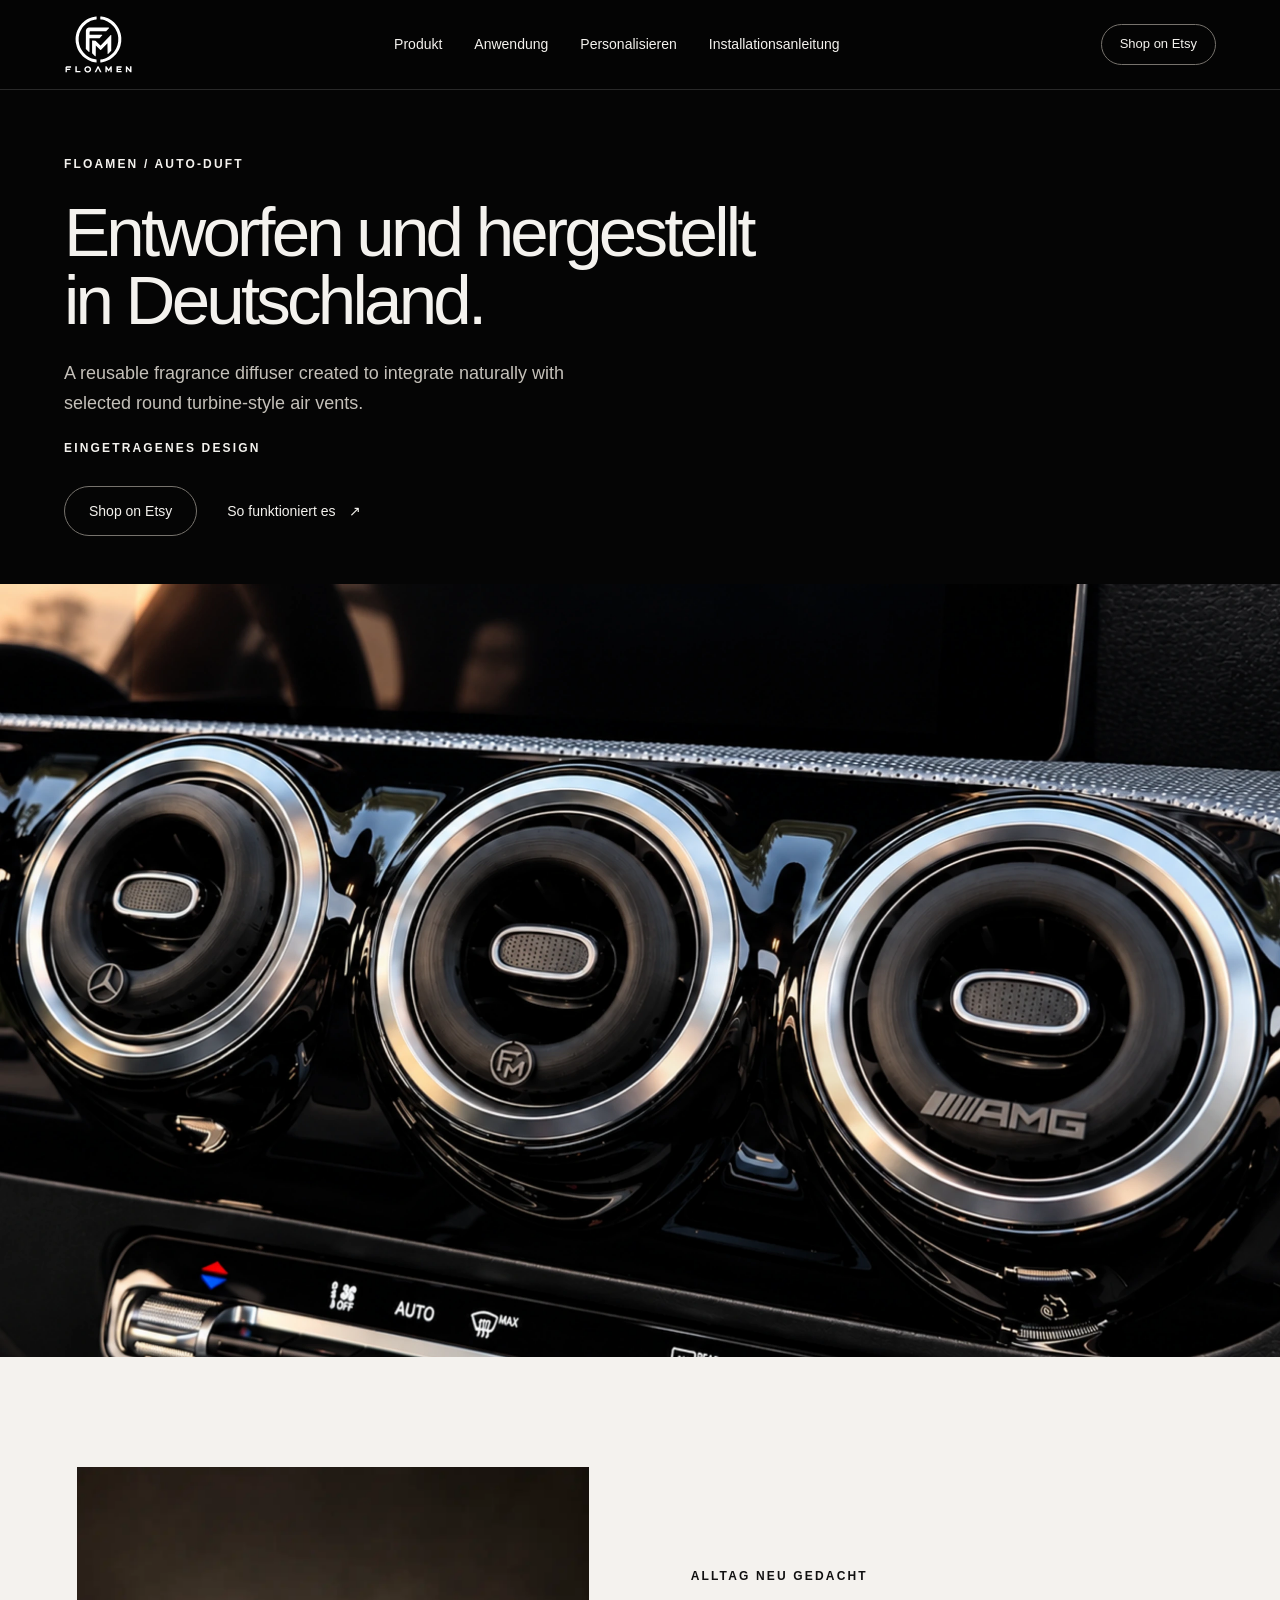
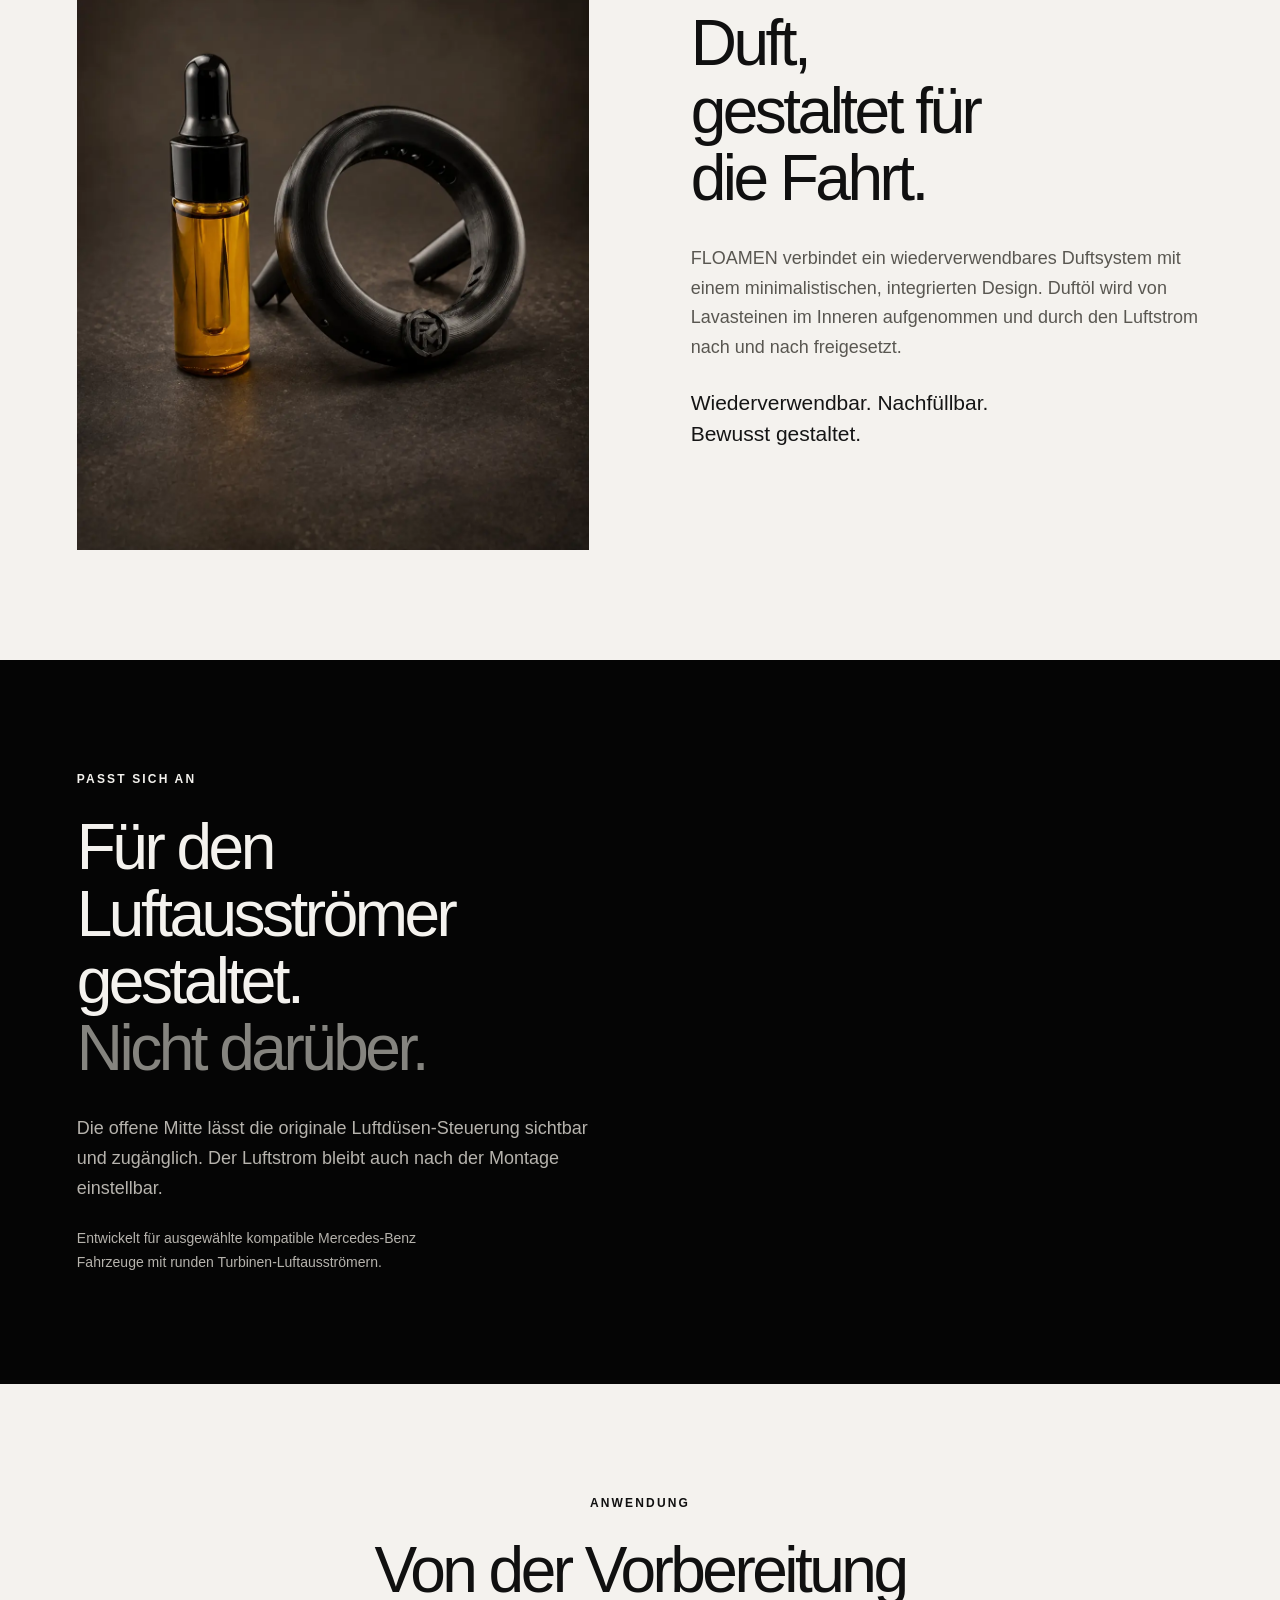
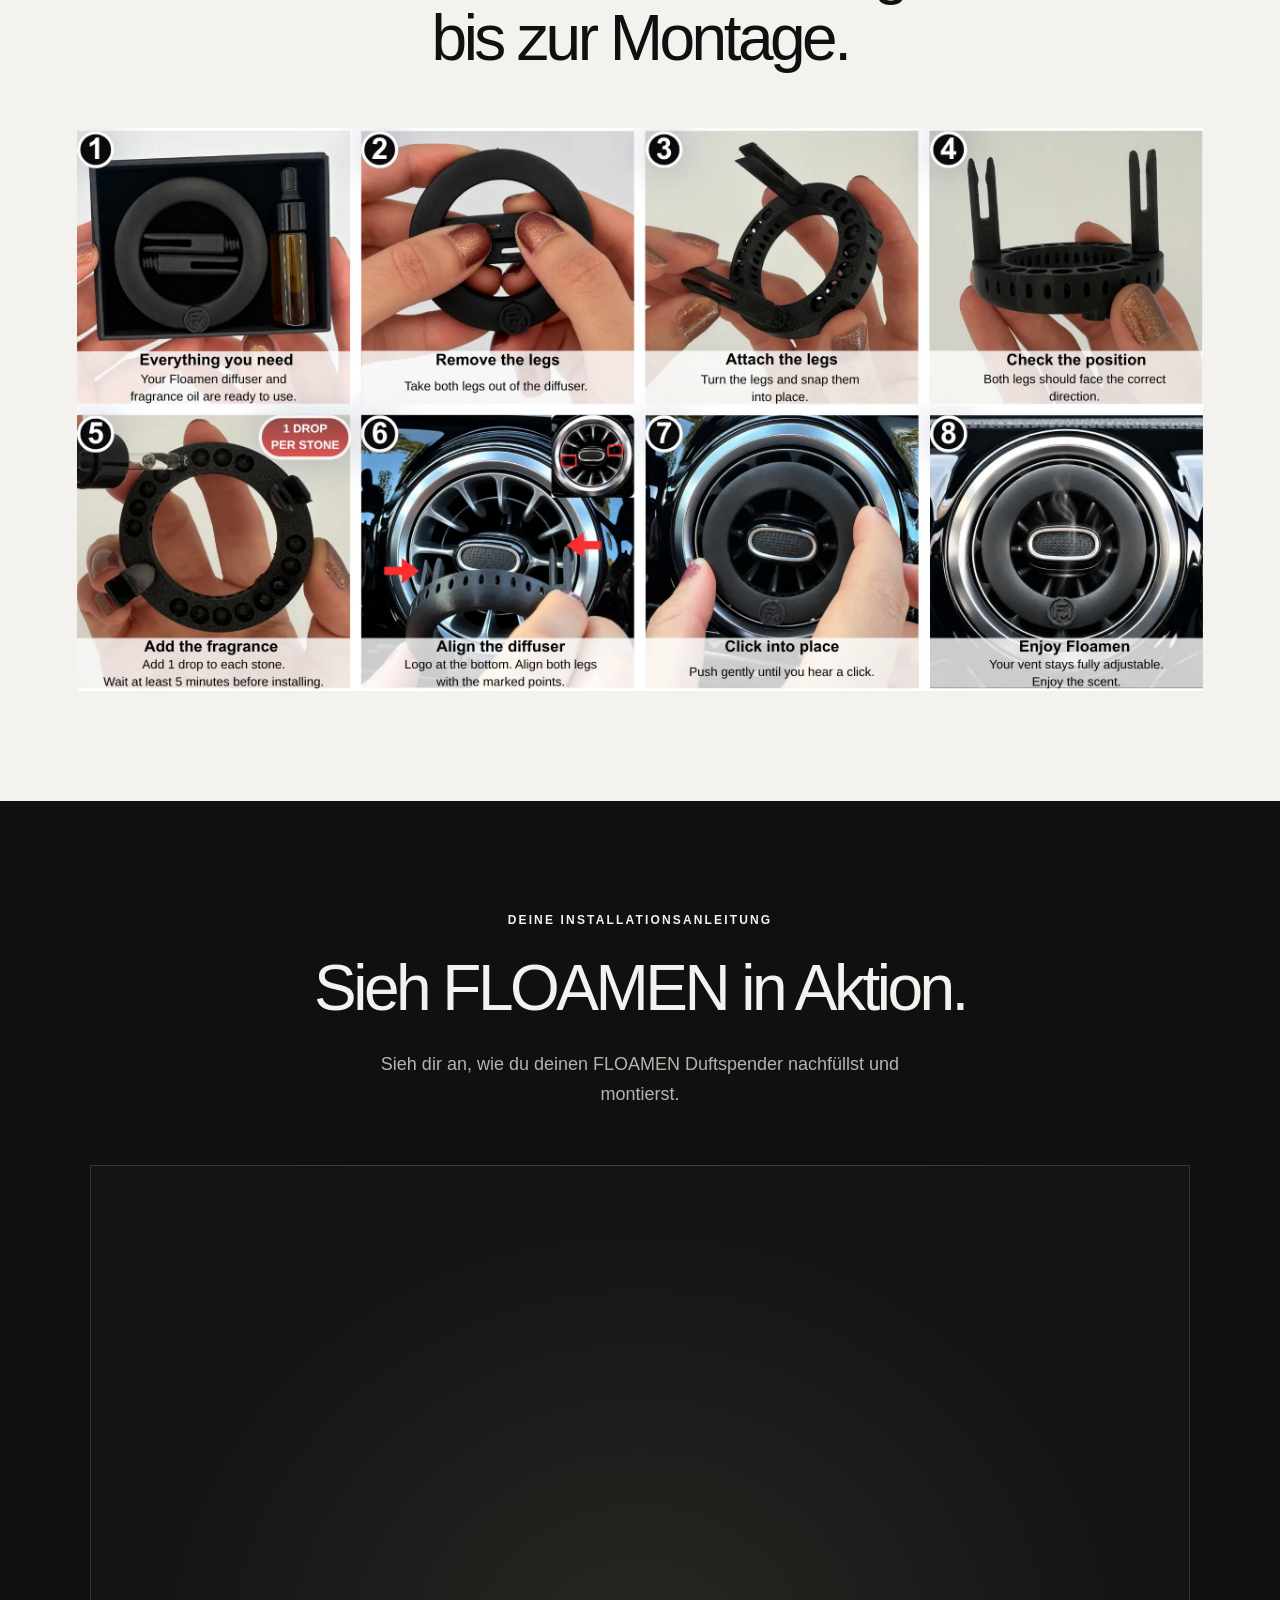
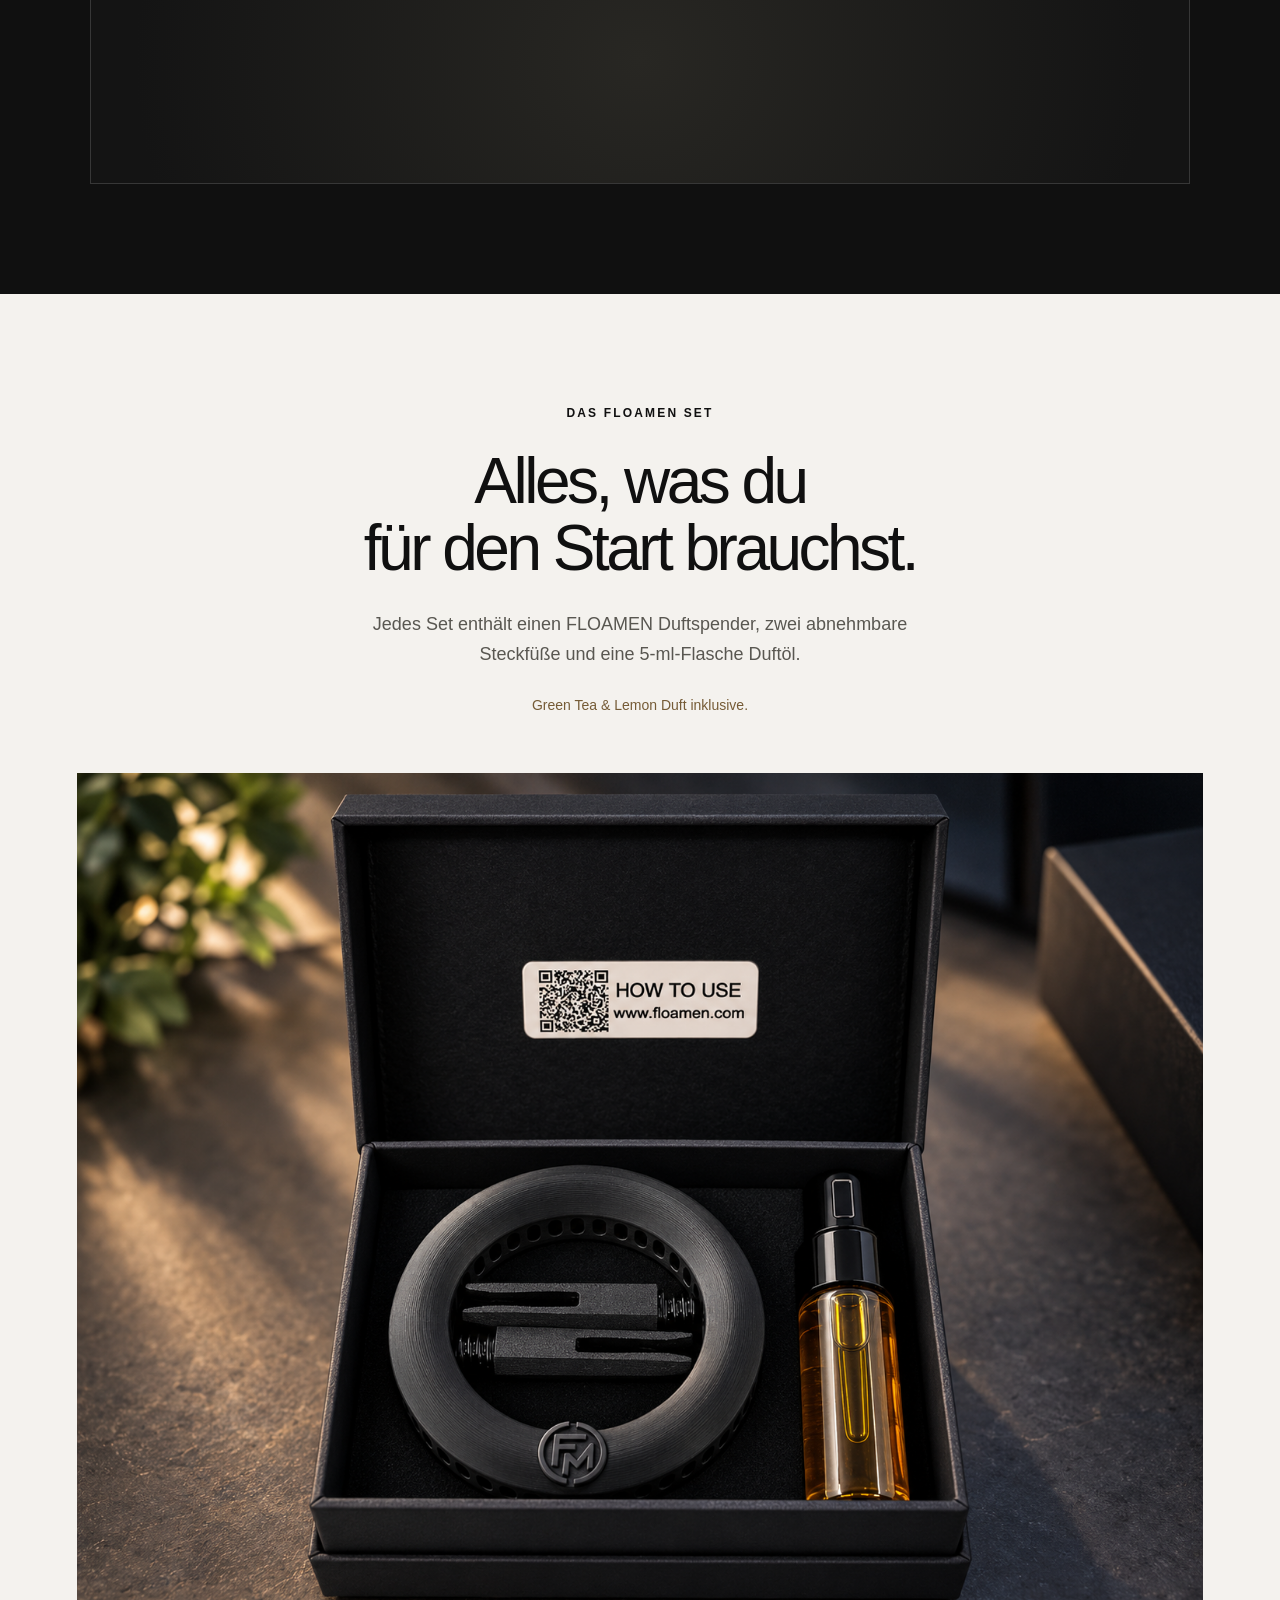
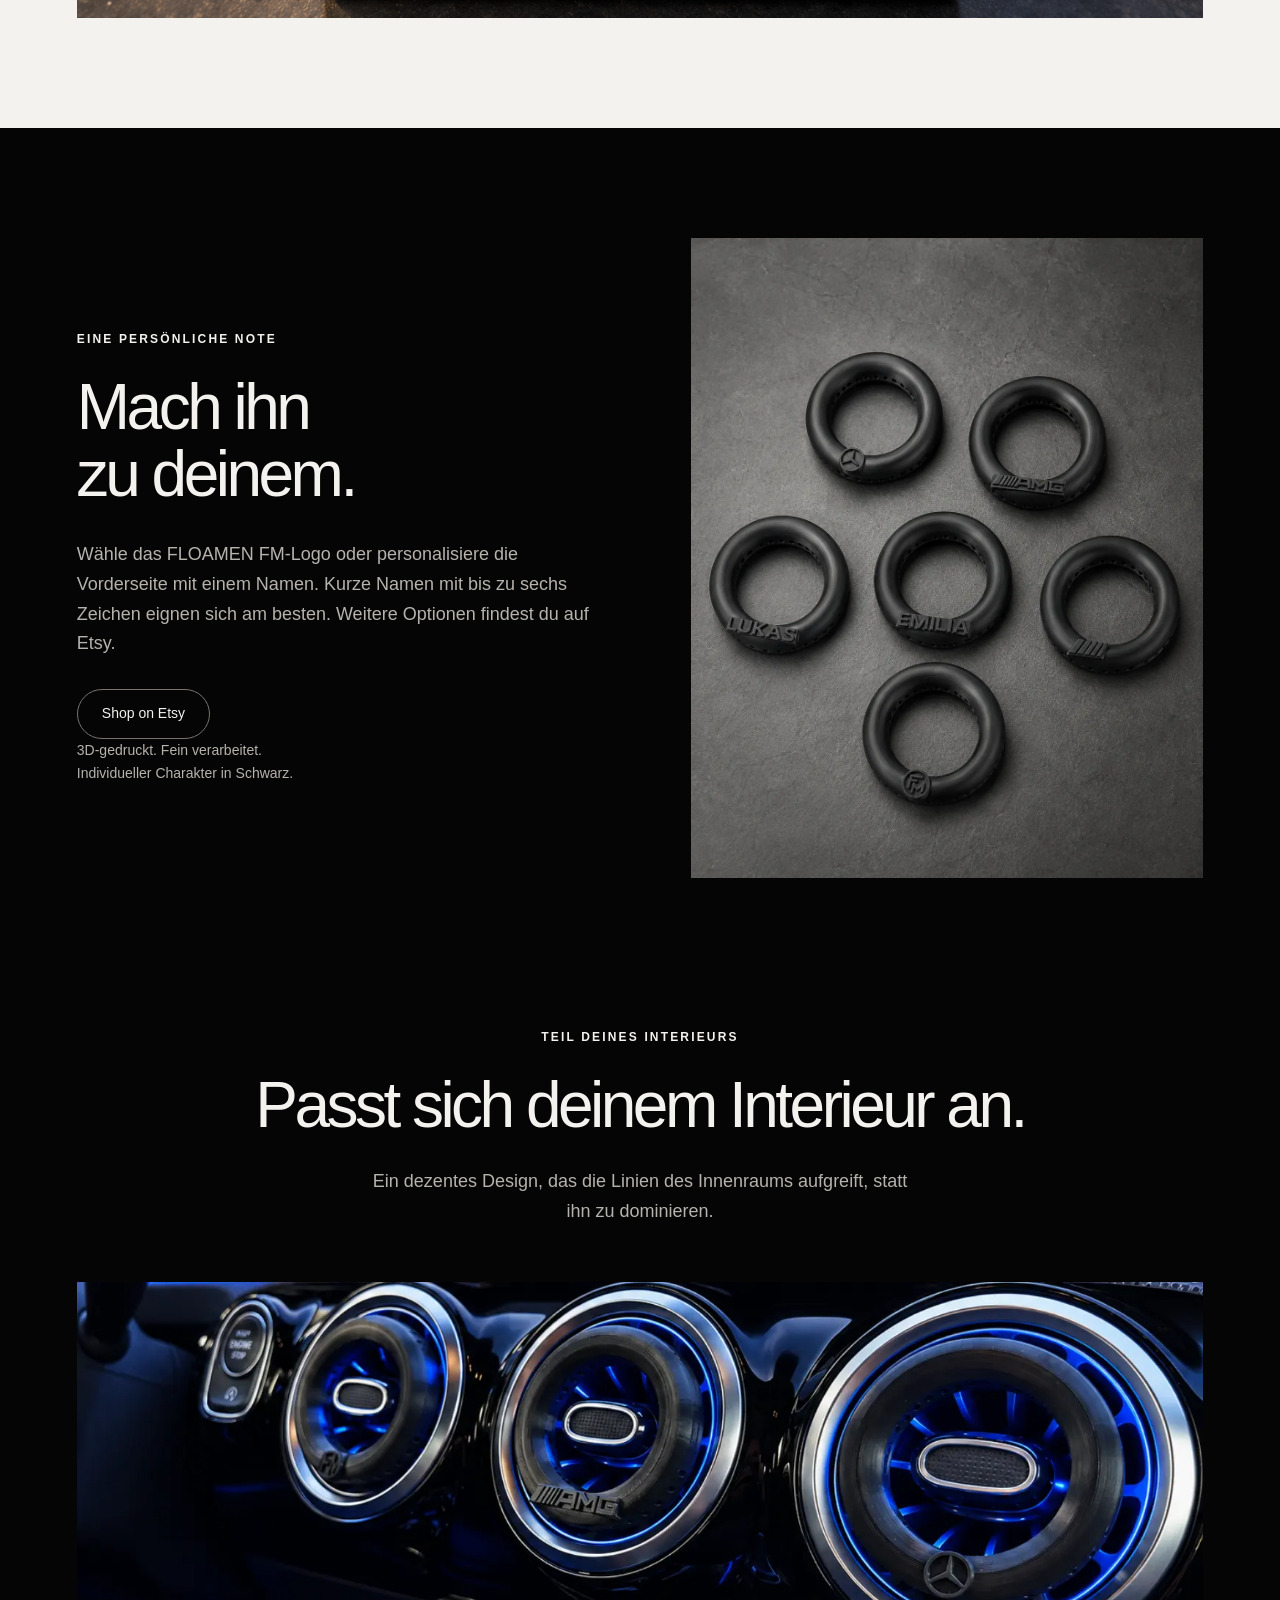
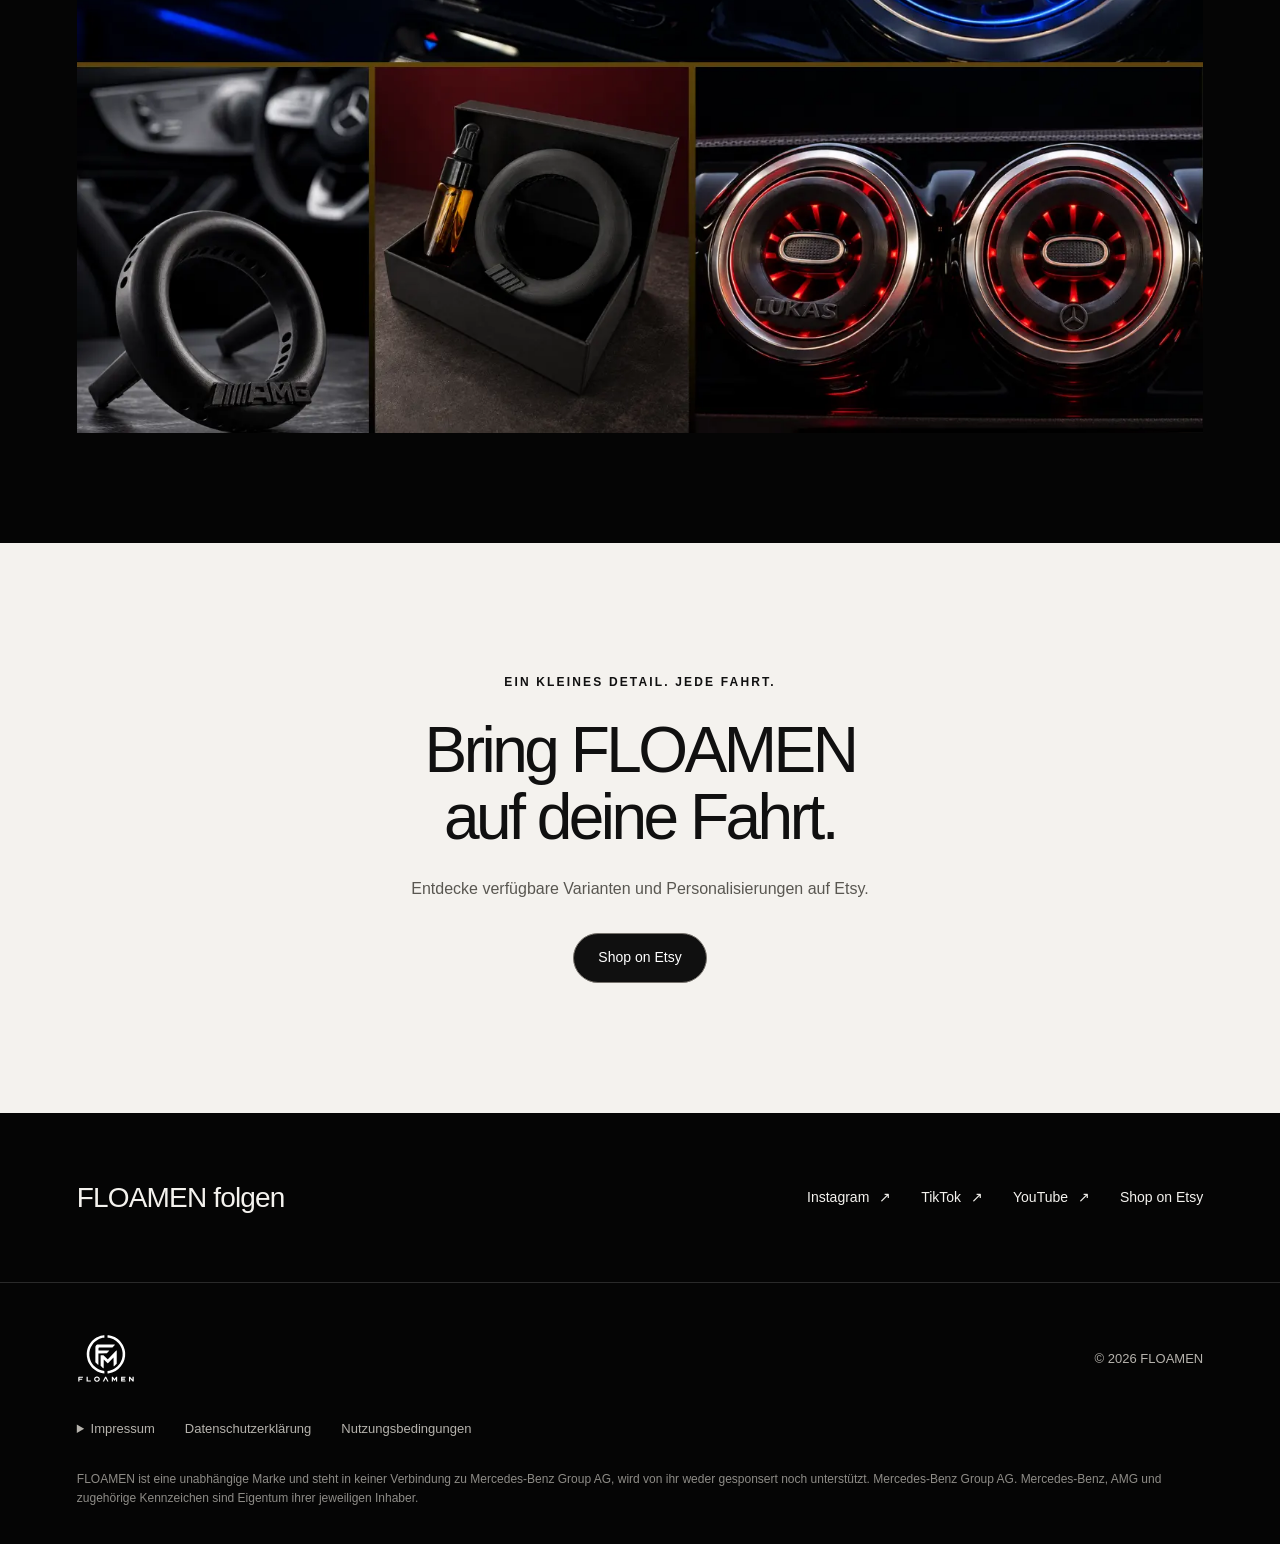
==== de/index.html @ afe42381 "fix-video" ====
<!doctype html>
<html lang="de">

<head>
    <meta charset="utf-8">
    <meta name="viewport" content="width=device-width, initial-scale=1">
    <title>FLOAMEN | Wiederverwendbarer Auto-Duft für ausgewählte Mercedes-Modelle</title>
    <meta name="description" content="Entdecke FLOAMEN: einen wiederverwendbaren und personalisierbaren Auto-Duft für ausgewählte Mercedes-Benz Modelle mit runden Turbinen-Luftausströmern. Entworfen und hergestellt in Deutschland.">
    <link rel="canonical" href="https://www.floamen.com/de/">
<link rel="alternate" hreflang="en" href="https://www.floamen.com/">
<link rel="alternate" hreflang="de" href="https://www.floamen.com/de/">
<link rel="alternate" hreflang="x-default" href="https://www.floamen.com/">
    <meta name="robots" content="index, follow">
    <meta property="og:title" content="FLOAMEN | Wiederverwendbarer Auto-Duft">
    <meta property="og:description" content="Wiederverwendbarer und personalisierbarer Auto-Duft für ausgewählte Mercedes-Benz Modelle. Entworfen und hergestellt in Deutschland.">
    <meta property="og:type" content="website">
    <meta property="og:site_name" content="FLOAMEN">
    <meta name="twitter:card" content="summary_large_image">
    <meta name="twitter:title" content="FLOAMEN | Reusable Car Fragrance Diffuser">
    <meta name="twitter:description" content="A reusable, customizable car fragrance diffuser for selected Mercedes-Benz vehicles. Designed and made in Germany.">
    <meta name="twitter:image" content="https://www.floamen.com/assets/images/hero.webp">
    <meta property="og:url" content="https://www.floamen.com/">
    <meta property="og:image" content="https://www.floamen.com/assets/images/hero.webp">
    <meta property="og:image:alt" content="Floamen diffuser installed in the center turbine-style vent">
    <meta name="theme-color" content="#050505">
    <link rel="icon" href="../assets/logo/favicon.png" type="image/png">
    <link rel="stylesheet" href="../assets/css/style.css">
    <script defer src="../assets/js/links.js"></script>
    <script defer src="../assets/js/main.js"></script>
    <script type="application/ld+json">
    {
      "@context": "https://schema.org",
      "@type": "WebSite",
      "name": "FLOAMEN",
      "url": "https://www.floamen.com/"
    }
    </script>
    <style>
        .legal .privacy-link {
            color: inherit;
            text-decoration: none;
            cursor: pointer;
        }
        .legal .privacy-link:hover,
        .legal .privacy-link:focus-visible {
            text-decoration: underline;
            text-underline-offset: 0.25em;
        }
    </style>
</head>

<body>
    <a class="skip" href="#main">Zum Inhalt springen</a>
    <header class="header"><a class="brand" href="/de/" aria-label="Floamen home"><img src="../assets/logo/floamen-logo.svg"
                width="1000" height="849" alt="FLOAMEN"></a>
        <nav aria-label="Hauptnavigation"><a href="#product">Produkt</a><a href="#how-to-use">Anwendung</a><a
                href="#customize">Personalisieren</a><a href="#installation-video">Installationsanleitung</a></nav><a
            class="button small" data-etsy role="link" href="https://floamen.etsy.com">Auf Etsy kaufen</a>
    </header>
    <main id="main">
        <section class="hero" aria-labelledby="hero-title">
            <div class="hero-copy">
                <p class="eyebrow">FLOAMEN / AUTO-DUFT</p>
                <h1 id="hero-title" style="font-size:clamp(2.7rem,5.4vw,5.2rem);line-height:.98;">Entworfen und hergestellt<br>in Deutschland.</h1>
                <p>A reusable fragrance diffuser created to integrate naturally with selected round turbine-style air
                    vents.</p>
                <p class="eyebrow" style="margin-top:1.25rem;margin-bottom:1.25rem;">EINGETRAGENES DESIGN</p>
                <div class="actions"><a class="button" data-etsy role="link" href="https://floamen.etsy.com">Auf Etsy kaufen</a><a class="text-link" href="#how-to-use">So funktioniert es <span
                            aria-hidden="true">↗</span></a></div>
            </div><img class="hero-image" src="../assets/images/hero.webp" width="1448" height="1086" loading="eager"
                fetchpriority="high"
                alt="Black FM-branded Floamen diffuser fitted inside the center vent, with all three turbine vents visible">
        </section>
        <section id="product" class="split light section">
            <div class="photo reveal"><img src="../assets/images/product-fragrance.webp" width="1086" height="1448"
                    loading="lazy"
                    alt="Black Floamen ring with two rear mounting legs beside a fragrance oil dropper bottle"></div>
            <div class="copy reveal">
                <p class="eyebrow">ALLTAG NEU GEDACHT</p>
                <h2>Duft,<br>gestaltet für<br>die Fahrt.</h2>
                <p>FLOAMEN verbindet ein wiederverwendbares Duftsystem mit einem minimalistischen, integrierten Design. Duftöl wird von Lavasteinen im Inneren aufgenommen und durch den Luftstrom nach und nach freigesetzt.</p>
                <p class="statement">Wiederverwendbar. Nachfüllbar.<br>Bewusst gestaltet.</p>
            </div>
        </section>
        <section class="split integration section">
            <div class="copy reveal">
                <p class="eyebrow">PASST SICH AN</p>
                <h2>Für den Luftausströmer gestaltet.<br><span class="muted">Nicht darüber.</span></h2>
                <p>Die offene Mitte lässt die originale Luftdüsen-Steuerung sichtbar und zugänglich. Der Luftstrom bleibt auch nach der Montage einstellbar.</p>
                <p class="fine">Entwickelt für ausgewählte kompatible Mercedes-Benz Fahrzeuge mit runden Turbinen-Luftausströmern.</p>
            </div>
            <div class="photo reveal"><video autoplay loop muted playsinline preload="metadata" width="1080" height="1440"
                    aria-label="Floamen diffuser and vent control rotating together"
                    style="display: block; width: 100%; max-width: 100%; height: auto; object-fit: contain;">
                    <source src="../assets/video/vent-adjustment.mp4" type="video/mp4">
                </video>
            </div>
        </section>
        <section id="how-to-use" class="instructions section light" aria-labelledby="how-to-use-title">
            <div class="section-heading reveal">
                <p class="eyebrow">ANWENDUNG</p>
                <h2 id="how-to-use-title">Von der Vorbereitung bis zur Montage.</h2>
            </div>
            <img class="instruction-image reveal" src="../assets/images/how-it-works.webp" width="2400" height="1200"
                loading="lazy" decoding="async"
                style="display:block;width:min(100%,1200px);max-width:100%;height:auto;object-fit:contain;margin:clamp(1.5rem,4vw,3rem) auto 0;"
                alt="Floamen step-by-step instructional collage showing how to prepare, refill, and install the diffuser.">
        </section>
        <section id="installation-video" class="video-section section">
            <div class="section-heading reveal">
                <p class="eyebrow">DEINE INSTALLATIONSANLEITUNG</p>
                <h2>Sieh FLOAMEN in Aktion.</h2>
                <p>Sieh dir an, wie du deinen FLOAMEN Duftspender nachfüllst und montierst.</p>
            </div>
            <div id="video-player" class="video-player" aria-label="Floamen installation video"></div>
        </section>
        <section class="included section light">
            <div class="section-heading reveal">
                <p class="eyebrow">DAS FLOAMEN SET</p>
                <h2>Alles, was du<br>für den Start brauchst.</h2>
                <p>Jedes Set enthält einen FLOAMEN Duftspender, zwei abnehmbare Steckfüße und eine 5-ml-Flasche Duftöl.</p>
                <p class="scent">Green Tea &amp; Lemon Duft inklusive.</p>
            </div><img class="wide-photo reveal" src="../assets/images/whats-included.webp" width="1448" height="1086"
                loading="lazy"
                alt="Black presentation box holding the Floamen diffuser, two detached mounting legs inside the ring and a 5 ml fragrance oil bottle">
        </section>
        <section id="customize" class="split section">
            <div class="copy reveal">
                <p class="eyebrow">EINE PERSÖNLICHE NOTE</p>
                <h2>Mach ihn zu deinem.</h2>
                <p>Wähle das FLOAMEN FM-Logo oder personalisiere die Vorderseite mit einem Namen. Kurze Namen mit bis zu sechs Zeichen eignen sich am besten. Weitere Optionen findest du auf Etsy.</p><a
                    class="button" data-etsy role="link" href="https://floamen.etsy.com">Auf Etsy kaufen</a>
                <p class="fine">3D-gedruckt. Fein verarbeitet.<br>Individueller Charakter in Schwarz.</p>
            </div>
            <div class="photo reveal"><img src="../assets/images/customization.webp" width="1122" height="1402"
                    loading="lazy"
                    alt="Six black diffuser customization examples, including the Floamen FM mark and raised names LUKAS and EMILIA">
            </div>
        </section>
        <section class="lifestyle section">
            <div class="section-heading reveal">
                <p class="eyebrow">TEIL DEINES INTERIEURS</p>
                <h2>Passt sich deinem Interieur an.</h2>
                <p>Ein dezentes Design, das die Linien des Innenraums aufgreift, statt ihn zu dominieren.</p>
            </div><img class="wide-photo reveal" src="../assets/images/lifestyle.webp" width="1448" height="1086"
                loading="lazy"
                alt="Collage of Floamen integrated into turbine-style vents and displayed beside its fragrance bottle">
        </section>
        <section class="final-cta section light">
            <p class="eyebrow">EIN KLEINES DETAIL. JEDE FAHRT.</p>
            <h2>Bring FLOAMEN<br>auf deine Fahrt.</h2>
            <p>Entdecke verfügbare Varianten und Personalisierungen auf Etsy.</p><a class="button dark" data-etsy role="link" href="https://floamen.etsy.com">Auf Etsy kaufen</a>
        </section>
        <section class="social section">
            <h2>FLOAMEN folgen</h2>
            <div class="social-links"><a data-link="instagram">Instagram <span aria-hidden="true">↗</span></a><a
                    data-link="tiktok">TikTok <span aria-hidden="true">↗</span></a><a data-link="youtube">YouTube <span
                        aria-hidden="true">↗</span></a><a data-etsy role="link" href="https://floamen.etsy.com">Auf Etsy kaufen</a></div>
        </section>
    </main>
    <footer>
        <div class="footer-top"><a class="brand footer-brand" href="/de/" aria-label="Floamen home"><img
                    src="../assets/logo/floamen-logo.svg" width="1000" height="849" loading="lazy" alt="FLOAMEN"></a>
            <p>© <span id="year"></span> FLOAMEN</p>
        </div>
        <div class="legal">
            <details id="impressum">
                <summary>Impressum</summary>
                <div>
                    <p><strong>Angaben gemäß § 5 DDG</strong></p>
                    <p><strong>Ümran Negiz</strong><br>
                    Einzelunternehmen – FLOAMEN<br>
                    Biedenkopfer Straße 6<br>
                    57072 Siegen<br>
                    Deutschland</p>
                    <p><strong>Kontakt:</strong><br>
                    E-Mail: <a href="mailto:floamen.design@gmail.com">floamen.design@gmail.com</a></p>
                </div>
            </details>
            <a class="privacy-link" href="../privacy-policy.html">Datenschutzerklärung</a>
<a class="privacy-link" href="../terms.html">Nutzungsbedingungen</a>
        </div>
        <p class="disclaimer">FLOAMEN ist eine unabhängige Marke und steht in keiner Verbindung zu Mercedes-Benz Group AG, wird von ihr weder gesponsert noch unterstützt.
            Mercedes-Benz Group AG. Mercedes-Benz, AMG und zugehörige Kennzeichen sind Eigentum ihrer jeweiligen Inhaber.
        </p>
    </footer>
</body>

</html>
---- assets/css/style.css ----
:root{color-scheme:dark;--ink:#050505;--paper:#f4f2ee;--muted:#aaa8a3;--line:#ffffff26}*{box-sizing:border-box}html{scroll-behavior:smooth;scroll-padding-top:112px}body{margin:0;background:var(--ink);color:var(--paper);font:16px/1.65 -apple-system,BlinkMacSystemFont,"SF Pro Display","Helvetica Neue",Arial,sans-serif}a{color:inherit;text-decoration:none}a[href],button,summary{cursor:pointer}a:focus-visible,button:focus-visible,summary:focus-visible{outline:2px solid #bf9459;outline-offset:6px}img{display:block;max-width:100%;height:auto}h1,h2,p{margin:0}h1,h2{font-weight:500;letter-spacing:-.055em;line-height:1.05;text-wrap:balance}h1{font-size:clamp(3.3rem,7.3vw,7.6rem)}h2{font-size:clamp(2.6rem,5vw,5.2rem)}p{max-width:540px}p+p{margin-top:24px}.header{position:sticky;z-index:20;top:0;min-height:90px;padding:12px 5%;display:flex;align-items:center;justify-content:space-between;gap:24px;background:#050505ed;border-bottom:1px solid var(--line);backdrop-filter:blur(18px)}.brand img{width:69px;height:59px;object-fit:contain;filter:invert(1)}nav{display:flex;gap:32px;font-size:14px}nav a[href]:hover,.text-link:hover,.social-links a[href]:hover{color:#c6a171}.button{display:inline-flex;justify-content:center;align-items:center;min-height:50px;padding:12px 24px;border:1px solid #77736d;border-radius:40px;font-size:14px;line-height:1.4;transition:background .2s,color .2s}.button[href]:hover{background:var(--paper);color:var(--ink)}.button[aria-disabled=true]{color:#b9b5ae;border-color:#55534e;cursor:default}.small{min-height:40px;padding:10px 18px;font-size:13px}.hero-copy{max-width:1300px;margin:auto;padding:65px 5% 48px}.eyebrow{font-size:12px;font-weight:600;letter-spacing:.18em;margin-bottom:24px}.hero-copy>p:not(.eyebrow){margin-top:25px;color:#c4c0b9;max-width:570px;font-size:18px}.actions{display:flex;align-items:center;gap:30px;margin-top:28px}.text-link{font-size:14px}.text-link span{padding-left:10px}.hero-image{width:100%;max-height:800px;object-fit:cover;object-position:center 65%}.section{padding:110px max(6%,calc((100vw - 1320px)/2))}.light{background:var(--paper);color:#101010;color-scheme:light}.split{display:grid;grid-template-columns:1fr 1fr;gap:9%;align-items:center}.photo{overflow:hidden}.photo img{width:100%;object-fit:contain}.copy h2{margin-bottom:32px}.copy>p:not(.eyebrow){color:#b6b3ad;font-size:18px}.light .copy>p:not(.eyebrow){color:#595751}.copy .statement{color:#151515!important;font-weight:500;font-size:21px!important;line-height:1.5}.copy .fine{font-size:14px!important;max-width:390px}.copy .button{margin-top:30px}.muted{color:#85847f}.section-heading{max-width:870px;margin:0 auto 56px;text-align:center}.section-heading p{margin-left:auto;margin-right:auto}.section-heading h2+p{margin-top:28px;color:#b6b3ad;font-size:18px}.light .section-heading h2+p{color:#595751}.instruction-image{width:100%;max-width:960px;margin:auto}.video-section{background:#101010;scroll-margin-top:20px}.video-player{aspect-ratio:16/9;max-width:1100px;margin:auto;background:radial-gradient(ellipse at 50% 80%,#282723,#141414 65%);border:1px solid var(--line);display:grid;place-items:center;overflow:hidden}.video-empty{text-align:center;padding:20px}.video-empty p{font-size:17px;color:#b6b3ad}.play-outline{display:grid;place-items:center;width:78px;height:78px;border:1px solid #68645b;border-radius:50%;font-size:32px;margin:0 auto 24px;padding-left:4px}.video-play{border:0;color:var(--paper);background:transparent;font:inherit;padding:20px}.video-play:hover .play-outline{border-color:var(--paper)}.video-note{font-size:13px!important;max-width:400px;margin:16px auto 0!important}.video-player iframe{width:100%;height:100%;border:0}.wide-photo{width:100%;max-width:1200px;margin:auto}.scent{font-size:14px;color:#755b36}.lifestyle{padding-top:40px}.final-cta{text-align:center;padding-top:130px;padding-bottom:130px}.final-cta p{margin-left:auto;margin-right:auto}.final-cta h2+p{margin-top:25px;color:#595751}.final-cta .button{margin-top:30px}.dark[aria-disabled=true]{color:#65615a;border-color:#a6a19a}.dark[href]{background:#101010;color:white}.dark[href]:hover{background:#393731;color:white}.social{padding-top:70px;padding-bottom:70px;display:flex;align-items:center;justify-content:space-between;gap:30px;border-bottom:1px solid var(--line)}.social h2{font-size:28px;letter-spacing:-.03em}.social-links{display:flex;gap:30px;flex-wrap:wrap;font-size:14px}.social-links span{padding-left:6px}[aria-disabled=true]:not(.button){color:#aaa8a3}footer{padding:50px 6% 35px;color:#b6b3ad;font-size:13px}.footer-top{display:flex;align-items:center;gap:35px;justify-content:space-between}.footer-top nav{gap:20px;flex-wrap:wrap;font-size:13px}.footer-brand img{width:58px;height:50px}.legal{display:flex;gap:30px;margin-top:35px;align-items:flex-start}.legal details{max-width:530px}.legal details[open]{flex:1}.legal details>div{padding-top:15px}.disclaimer{max-width:100%;margin-top:30px;font-size:12px;color:#8e8c87}.skip{position:fixed;left:16px;top:-100px;background:var(--paper);color:var(--ink);padding:12px;z-index:50}.skip:focus{top:12px}.reveal.is-pending{opacity:0;transform:translateY(18px)}.reveal{transition:opacity .65s ease,transform .65s ease}@media(min-width:1700px){.hero-copy{padding-left:0}}@media(max-width:800px){.header{padding:10px 5%;gap:14px;flex-wrap:wrap}.header .brand{margin-right:auto}.header nav{order:3;flex-basis:100%;justify-content:center;gap:28px;padding:5px 0}.brand img{width:52px;height:44px}.small{font-size:12px}.hero-copy{padding-top:48px}.hero-copy>p:not(.eyebrow){font-size:16px}.hero-image{max-height:none;object-fit:contain}.section{padding:65px 6%}.split{grid-template-columns:1fr;gap:40px}.split .copy{order:0}.split .photo{order:1}.copy>p:not(.eyebrow){font-size:16px}.copy h2{margin-bottom:24px}.photo{max-width:570px;width:100%;margin:auto}.section-heading{margin-bottom:35px}.section-heading h2+p{font-size:16px}.eyebrow{margin-bottom:20px;font-size:12px}.actions{gap:20px;flex-wrap:wrap}.final-cta{padding:85px 6%}.social{align-items:flex-start;flex-direction:column}.social-links{gap:18px 25px}.footer-top{flex-wrap:wrap;justify-content:flex-start}.footer-top nav{width:100%;gap:18px}.legal{flex-direction:column;gap:18px}.video-player{aspect-ratio:4/3}.play-outline{width:60px;height:60px;font-size:27px}.video-empty p{font-size:15px}.lifestyle{padding-top:20px}}@media(prefers-reduced-motion:reduce){html{scroll-behavior:auto}.reveal{transition:none}.reveal.is-pending{opacity:1;transform:none}*{transition:none!important}}
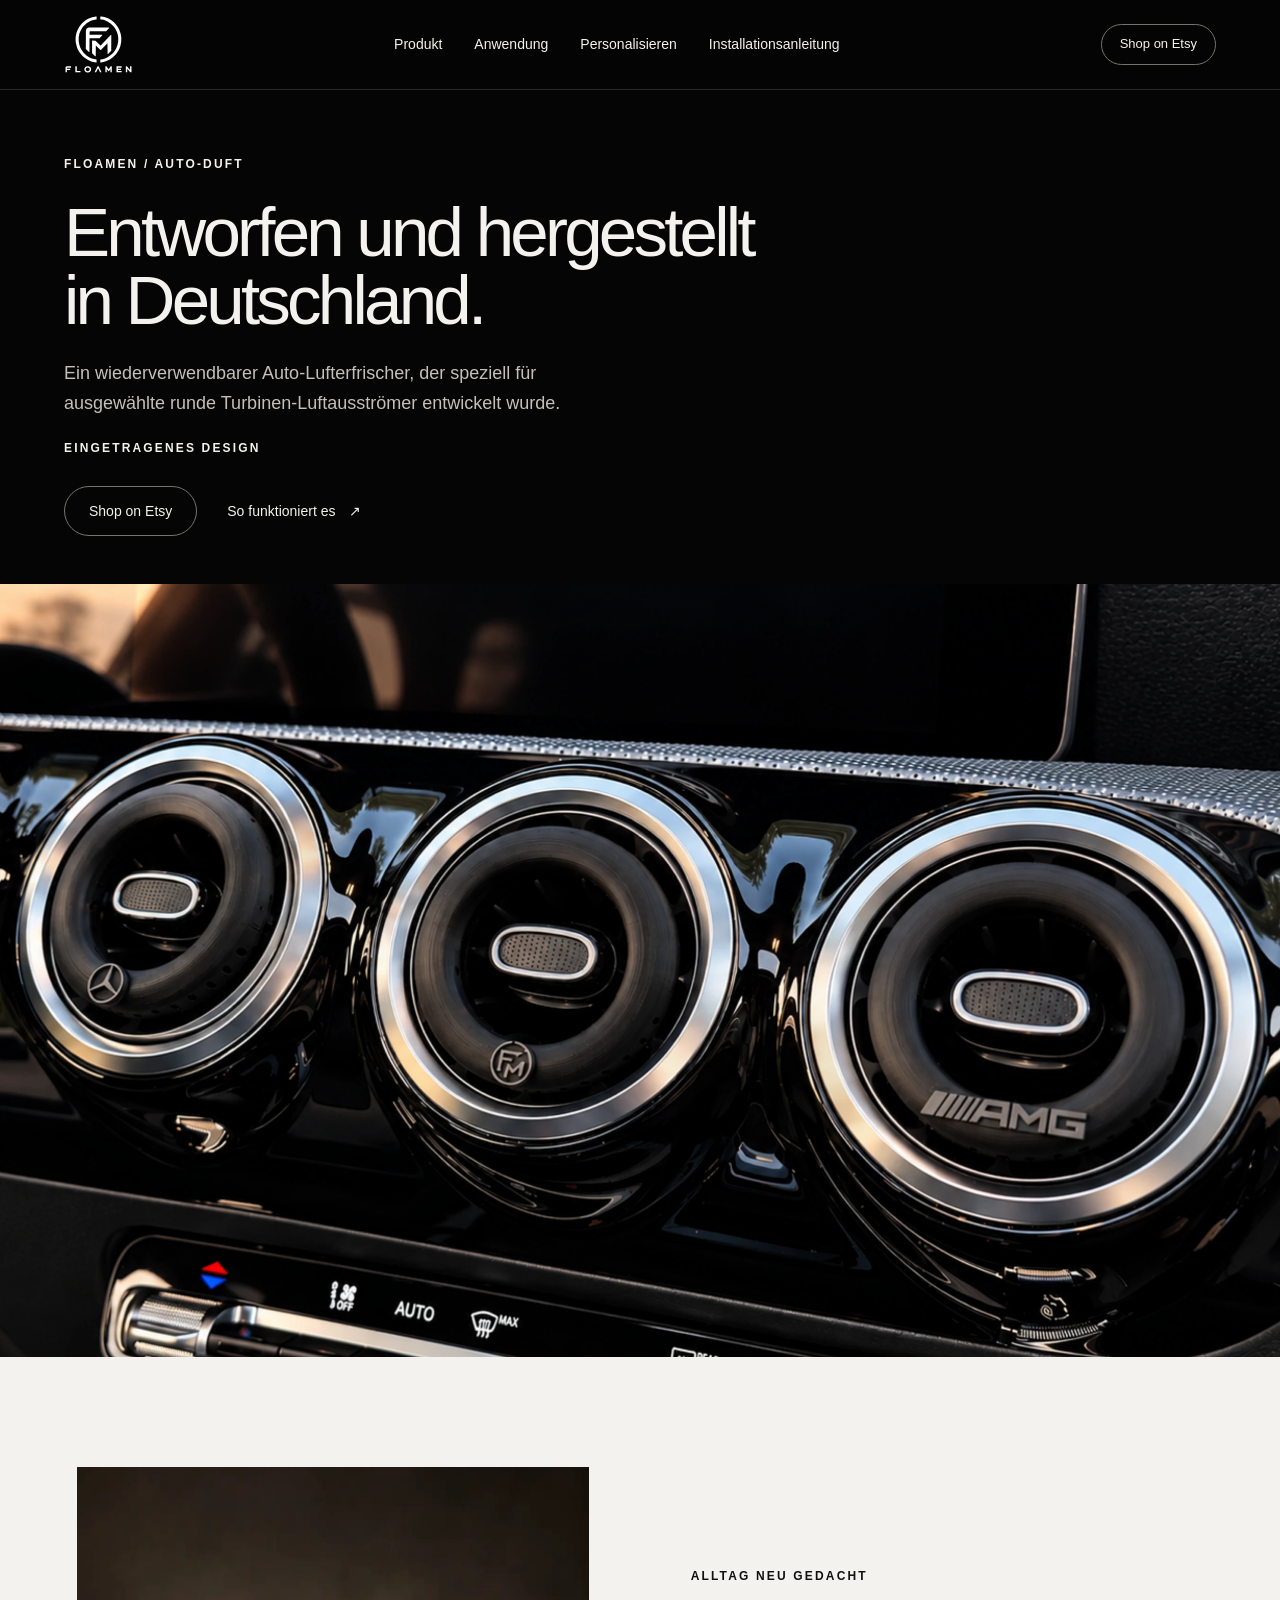
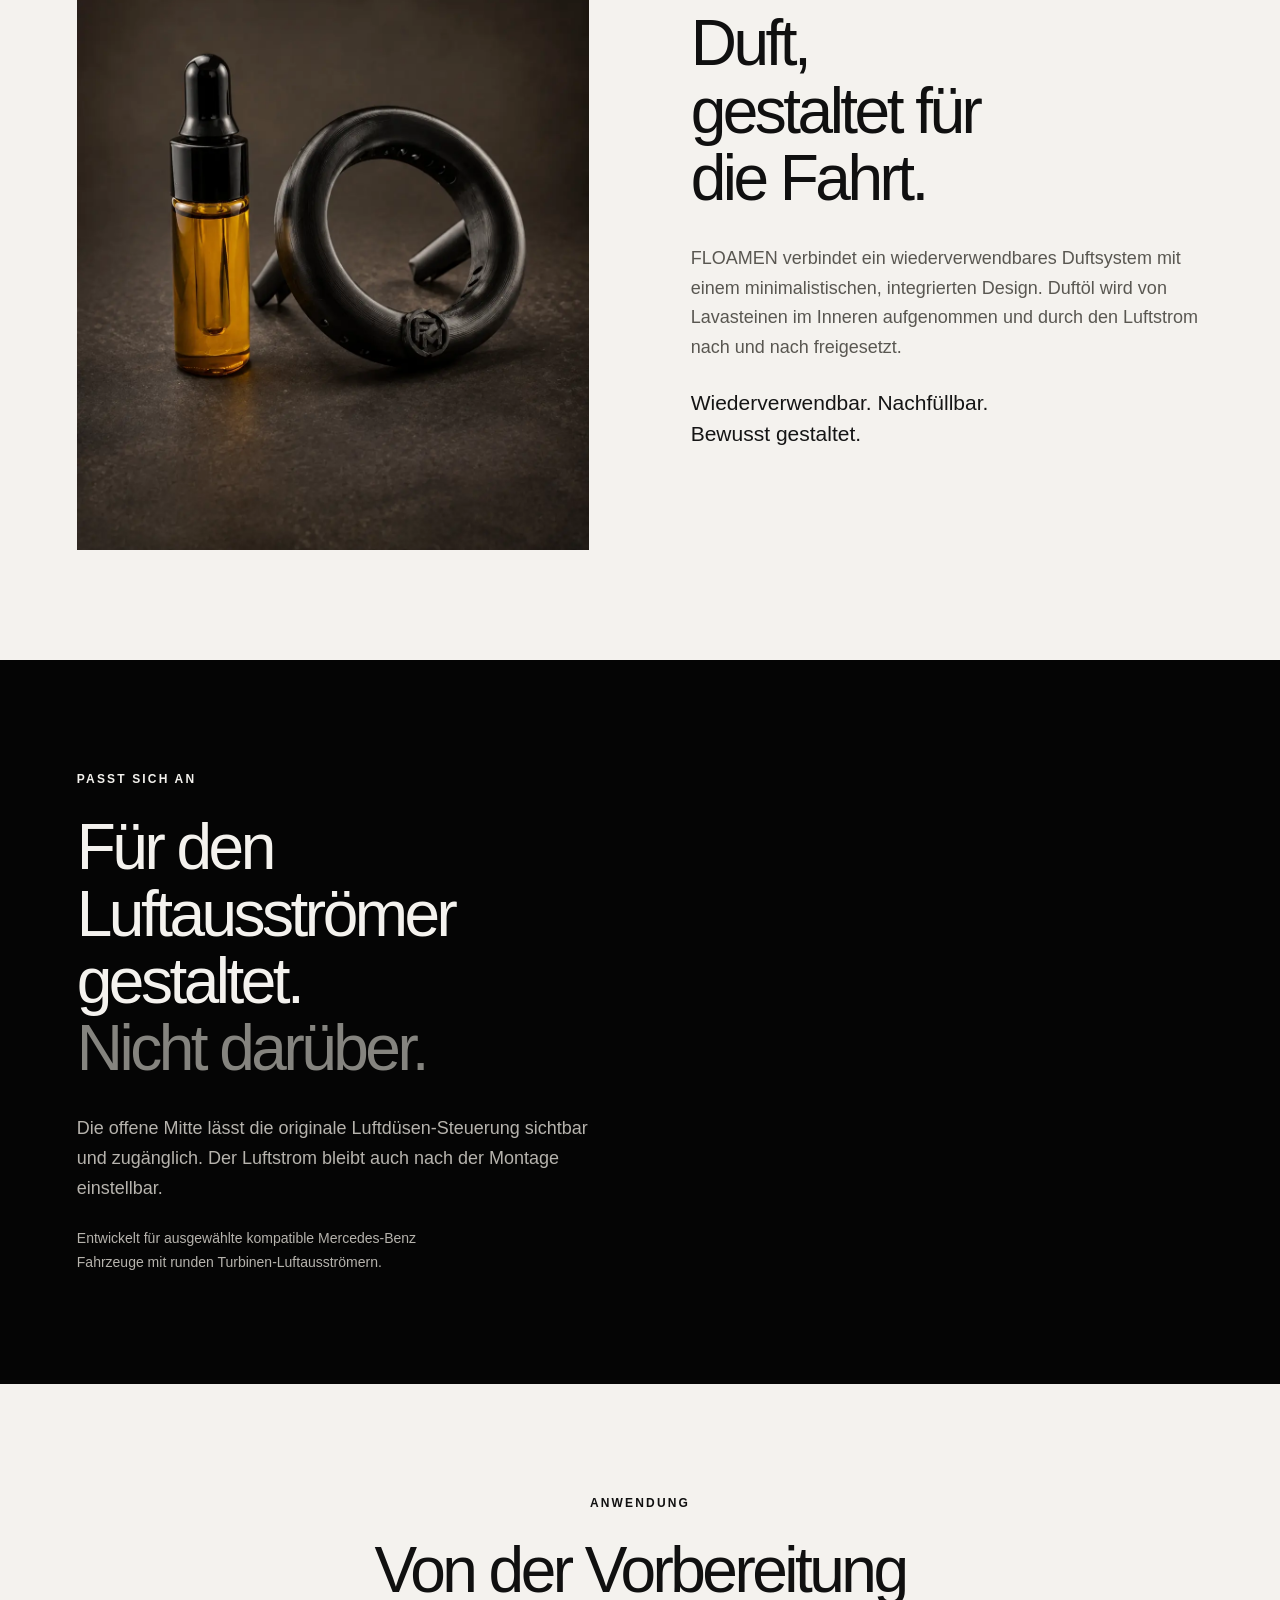
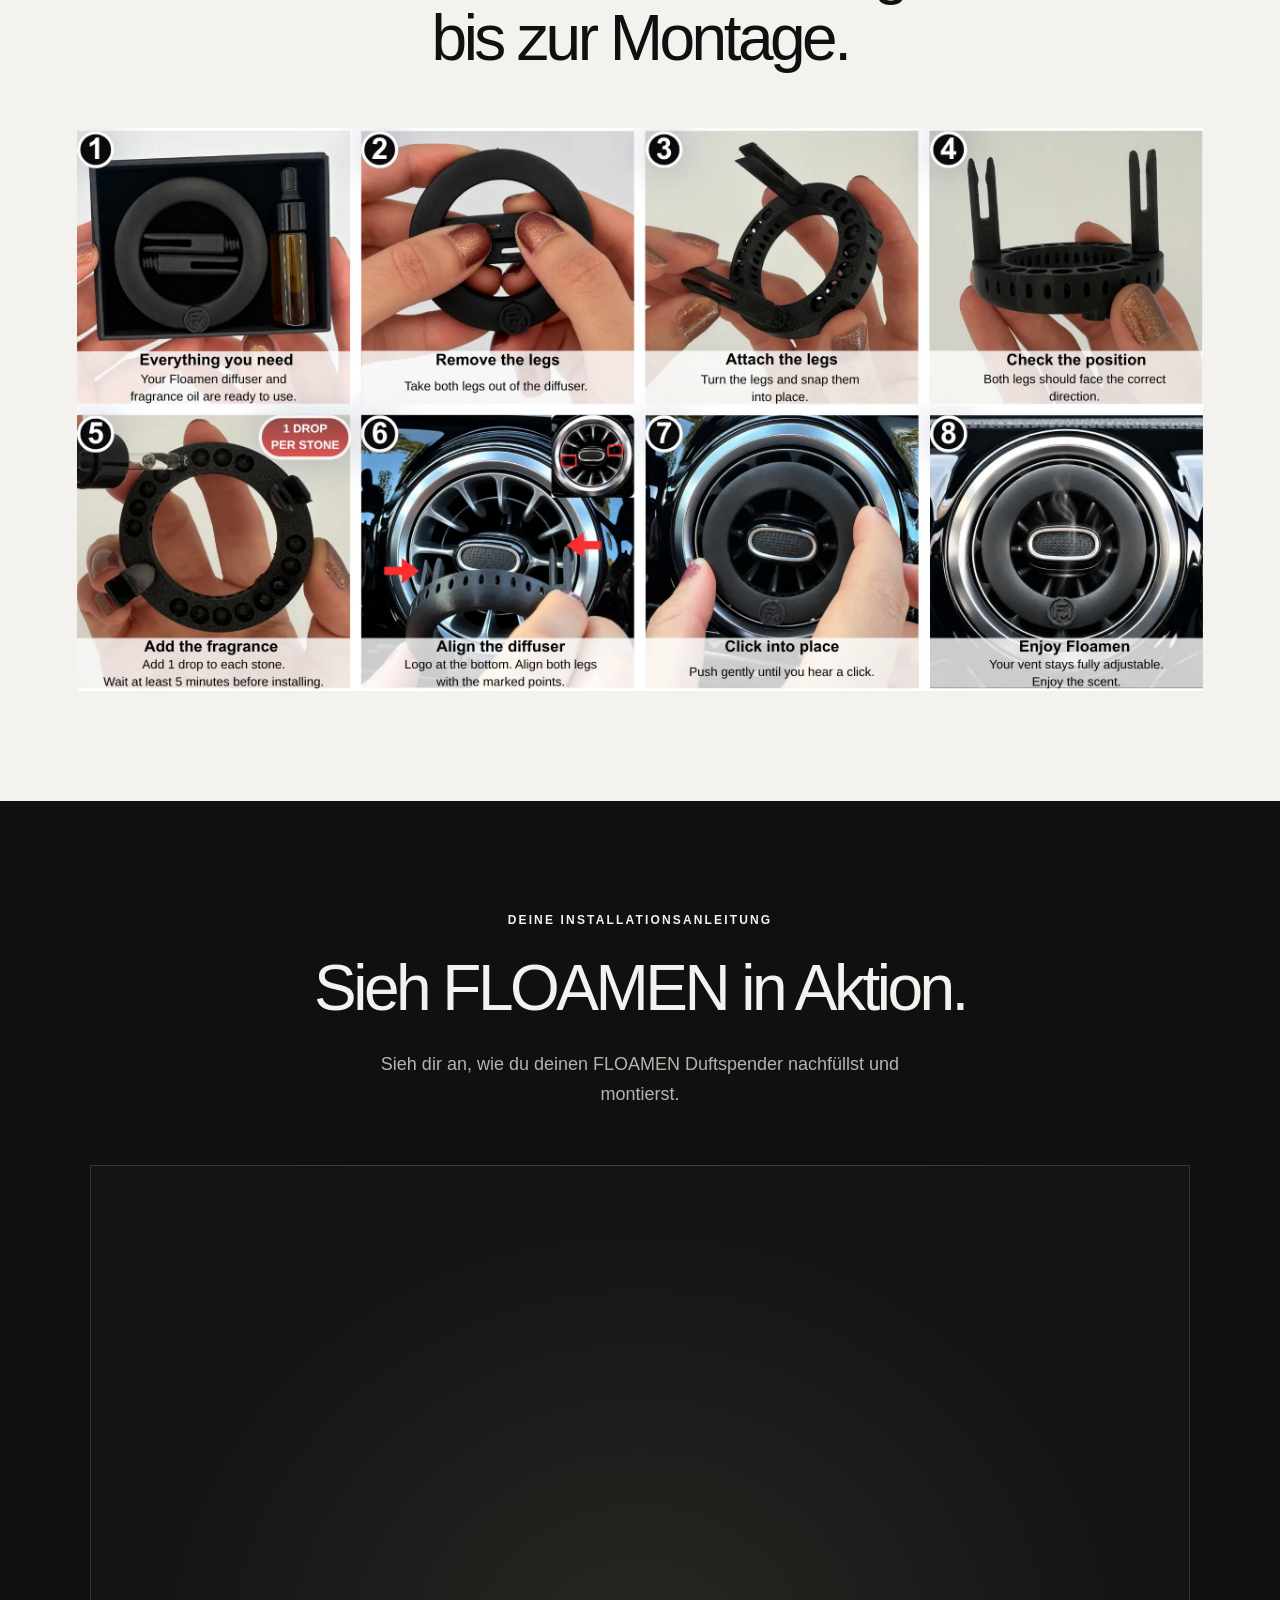
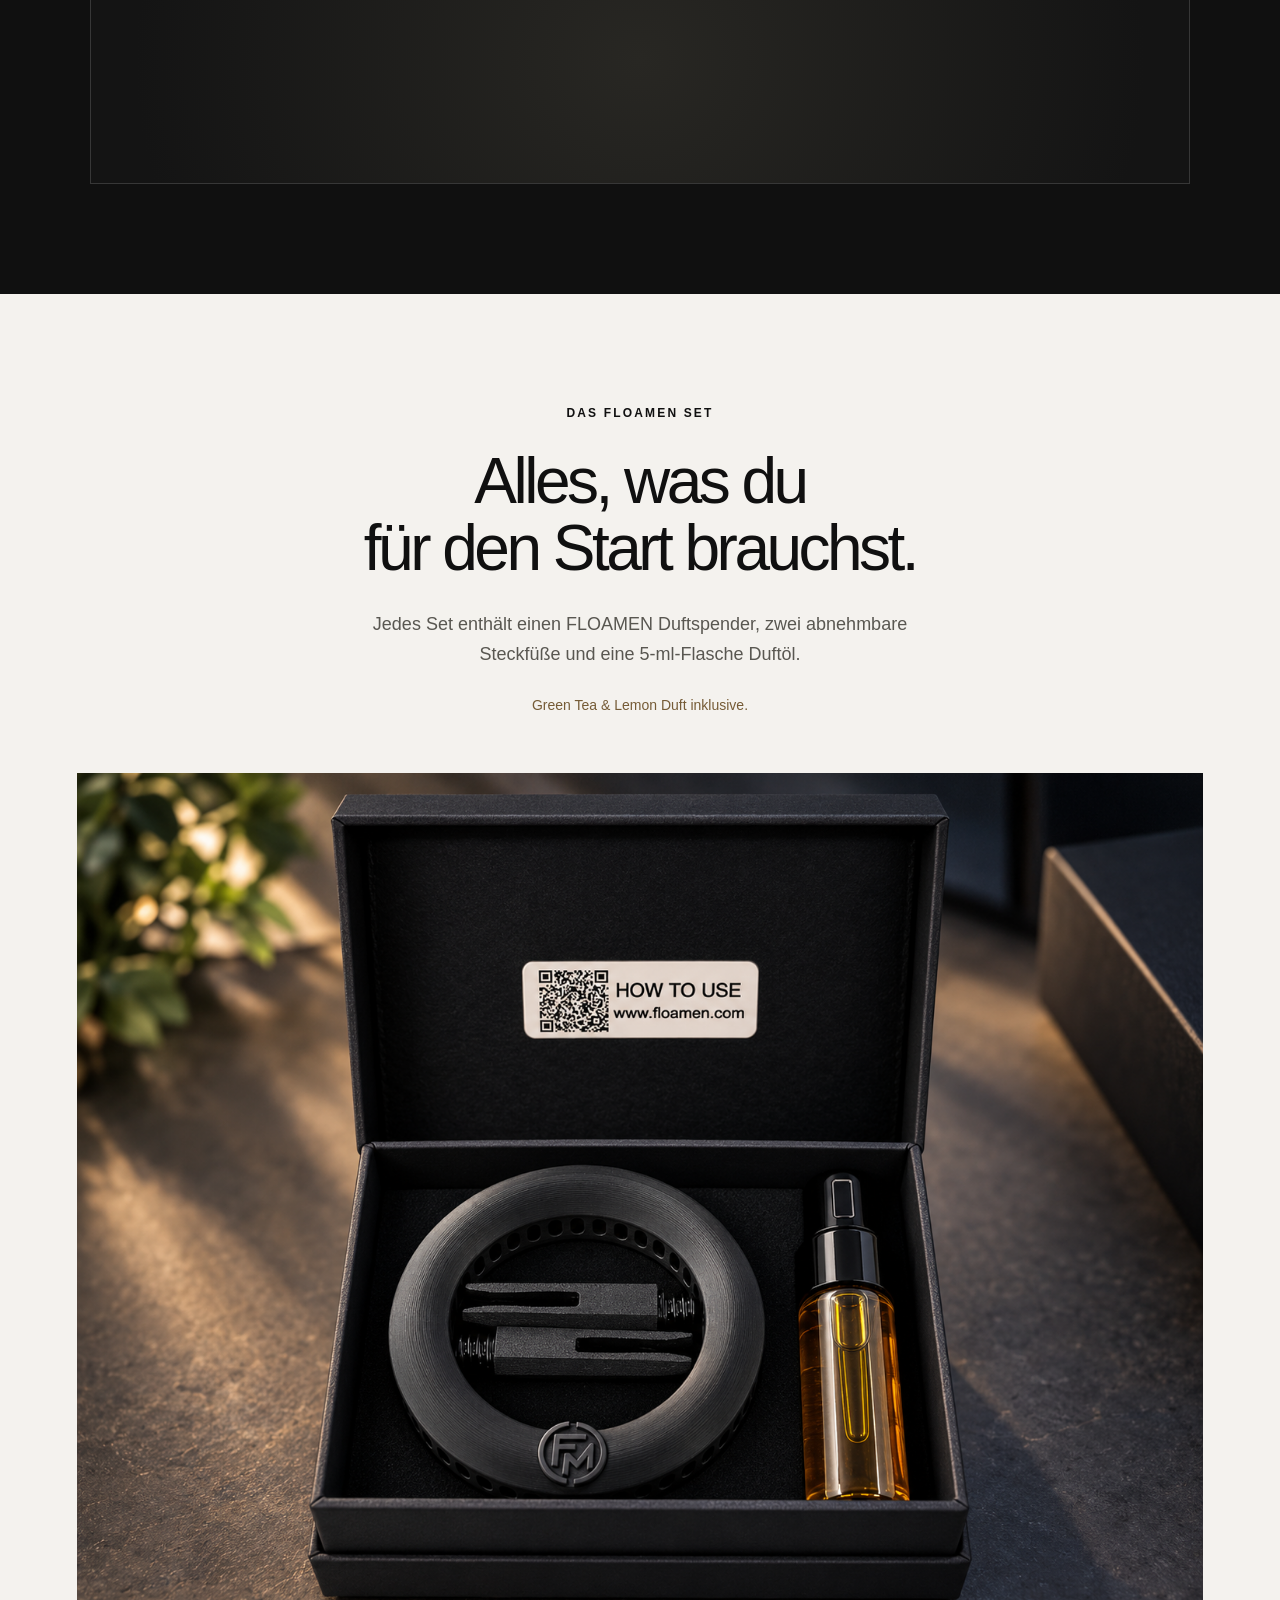
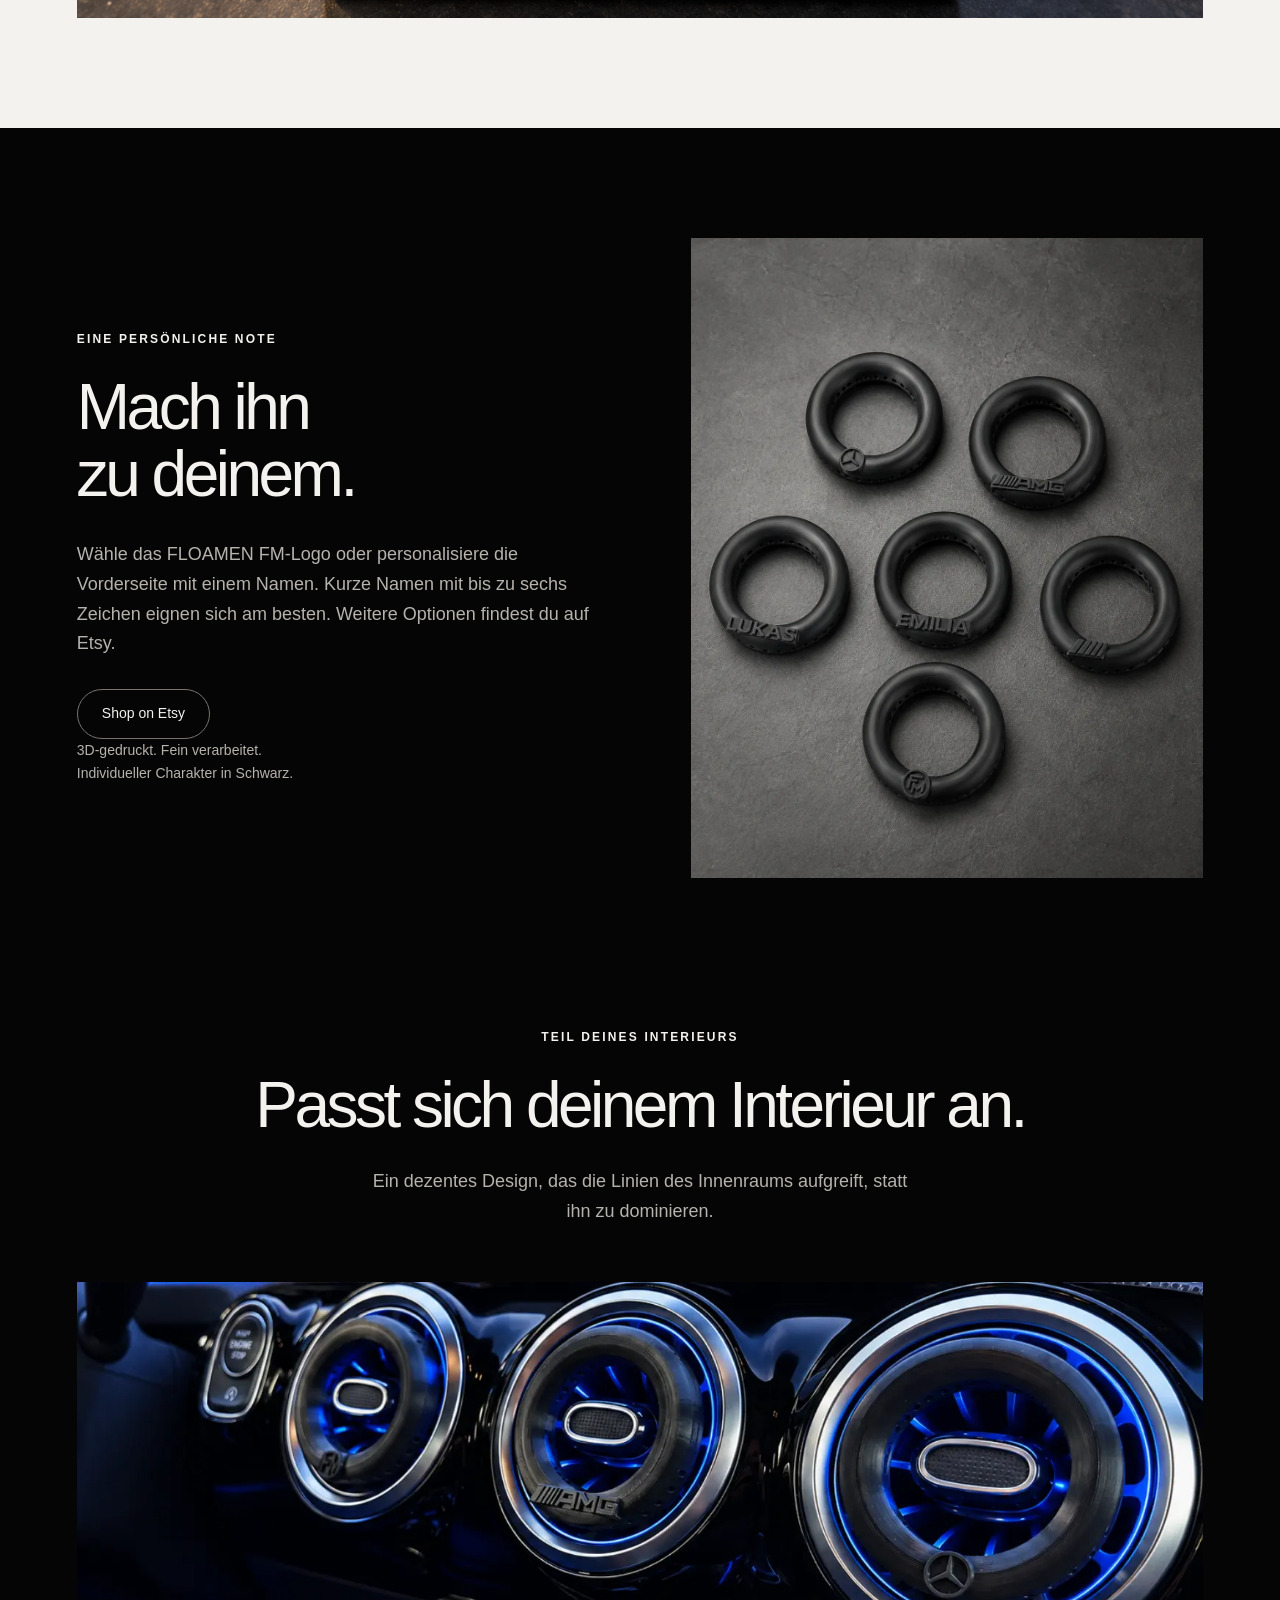
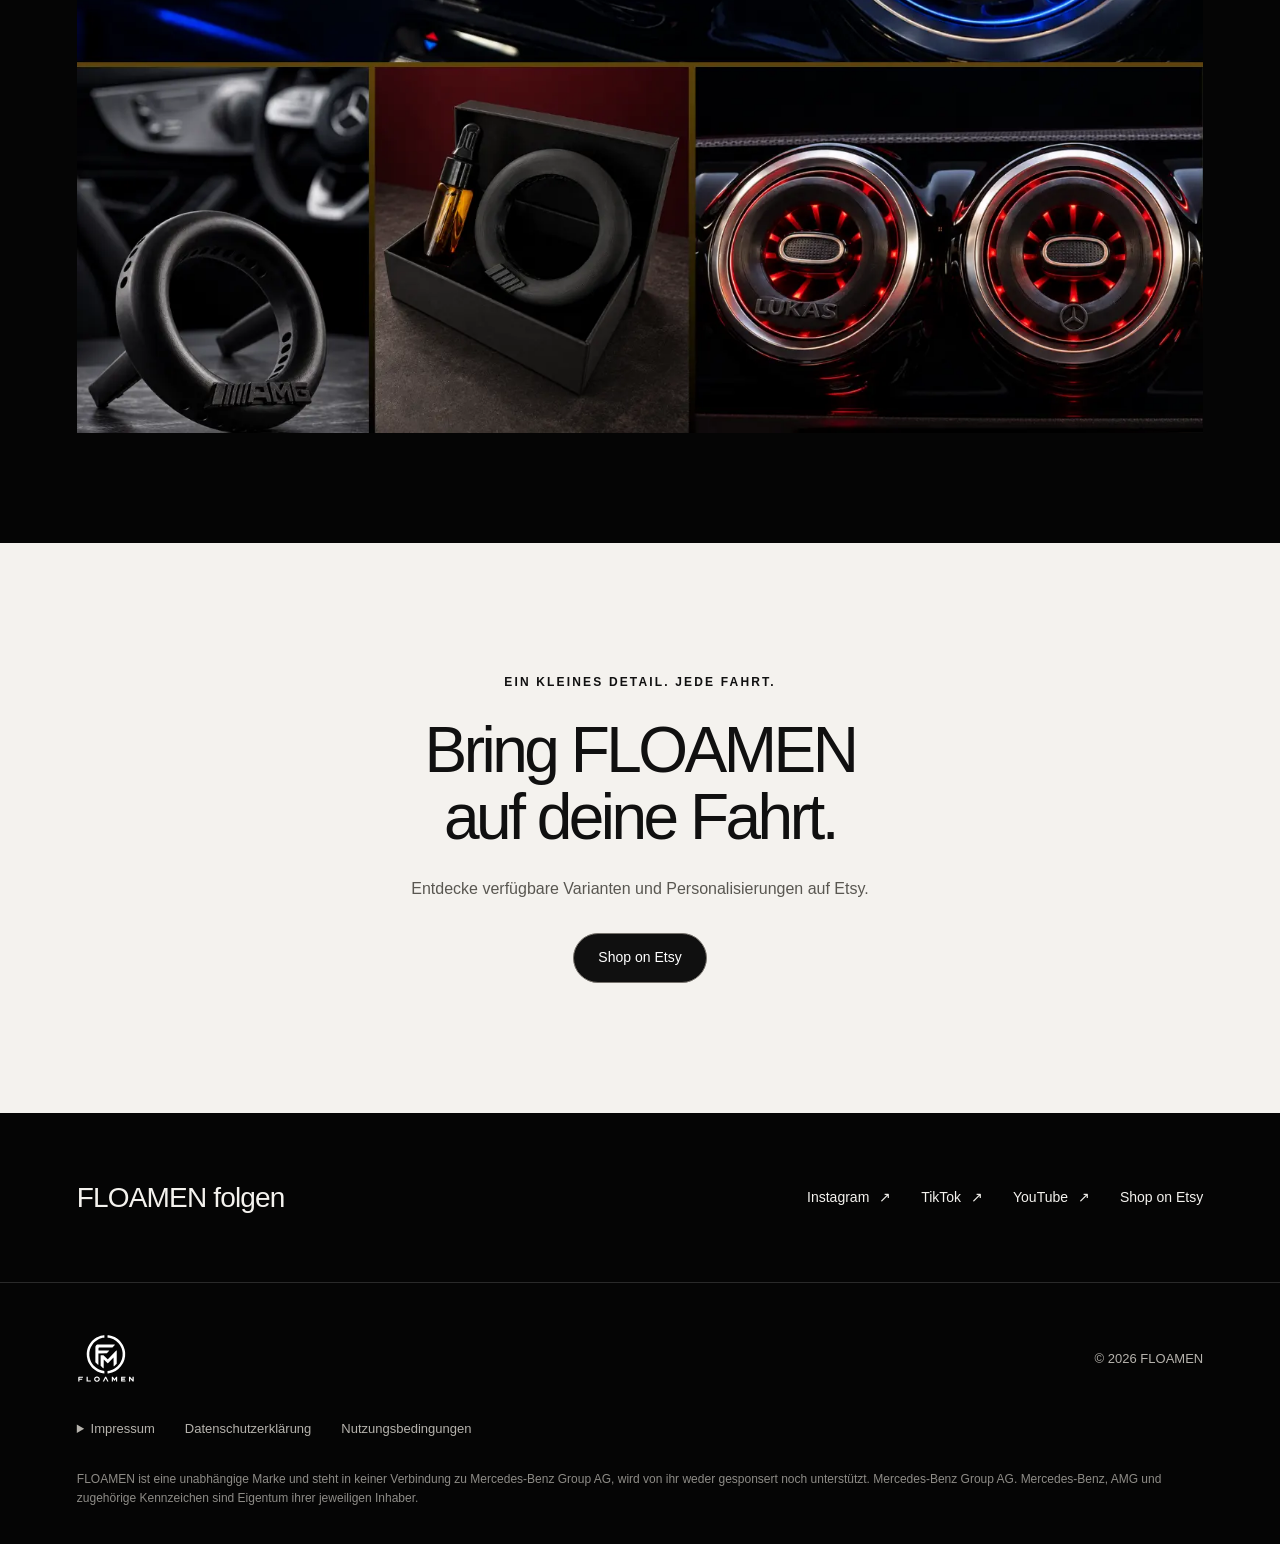
==== commit 90f08382: "small-fix" ====
--- a/de/index.html
+++ b/de/index.html
@@ -4,8 +4,8 @@
 <head>
     <meta charset="utf-8">
     <meta name="viewport" content="width=device-width, initial-scale=1">
-    <title>FLOAMEN | Wiederverwendbarer Auto-Duft für ausgewählte Mercedes-Modelle</title>
-    <meta name="description" content="Entdecke FLOAMEN: einen wiederverwendbaren und personalisierbaren Auto-Duft für ausgewählte Mercedes-Benz Modelle mit runden Turbinen-Luftausströmern. Entworfen und hergestellt in Deutschland.">
+    <title>FLOAMEN | Mercedes Auto-Lufterfrischer</title>
+    <meta name="description" content="Entdecke FLOAMEN: einen hochwertigen, wiederverwendbaren Mercedes Auto-Lufterfrischer für ausgewählte runde Turbinen-Lüftungsdüsen. Personalisiert und Made in Deutschland.">
     <link rel="canonical" href="https://www.floamen.com/de/">
 <link rel="alternate" hreflang="en" href="https://www.floamen.com/">
 <link rel="alternate" hreflang="de" href="https://www.floamen.com/de/">
@@ -62,8 +62,7 @@
             <div class="hero-copy">
                 <p class="eyebrow">FLOAMEN / AUTO-DUFT</p>
                 <h1 id="hero-title" style="font-size:clamp(2.7rem,5.4vw,5.2rem);line-height:.98;">Entworfen und hergestellt<br>in Deutschland.</h1>
-                <p>A reusable fragrance diffuser created to integrate naturally with selected round turbine-style air
-                    vents.</p>
+                <p>Ein wiederverwendbarer Auto-Lufterfrischer, der speziell für ausgewählte runde Turbinen-Luftausströmer entwickelt wurde.</p>
                 <p class="eyebrow" style="margin-top:1.25rem;margin-bottom:1.25rem;">EINGETRAGENES DESIGN</p>
                 <div class="actions"><a class="button" data-etsy role="link" href="https://floamen.etsy.com">Auf Etsy kaufen</a><a class="text-link" href="#how-to-use">So funktioniert es <span
                             aria-hidden="true">↗</span></a></div>
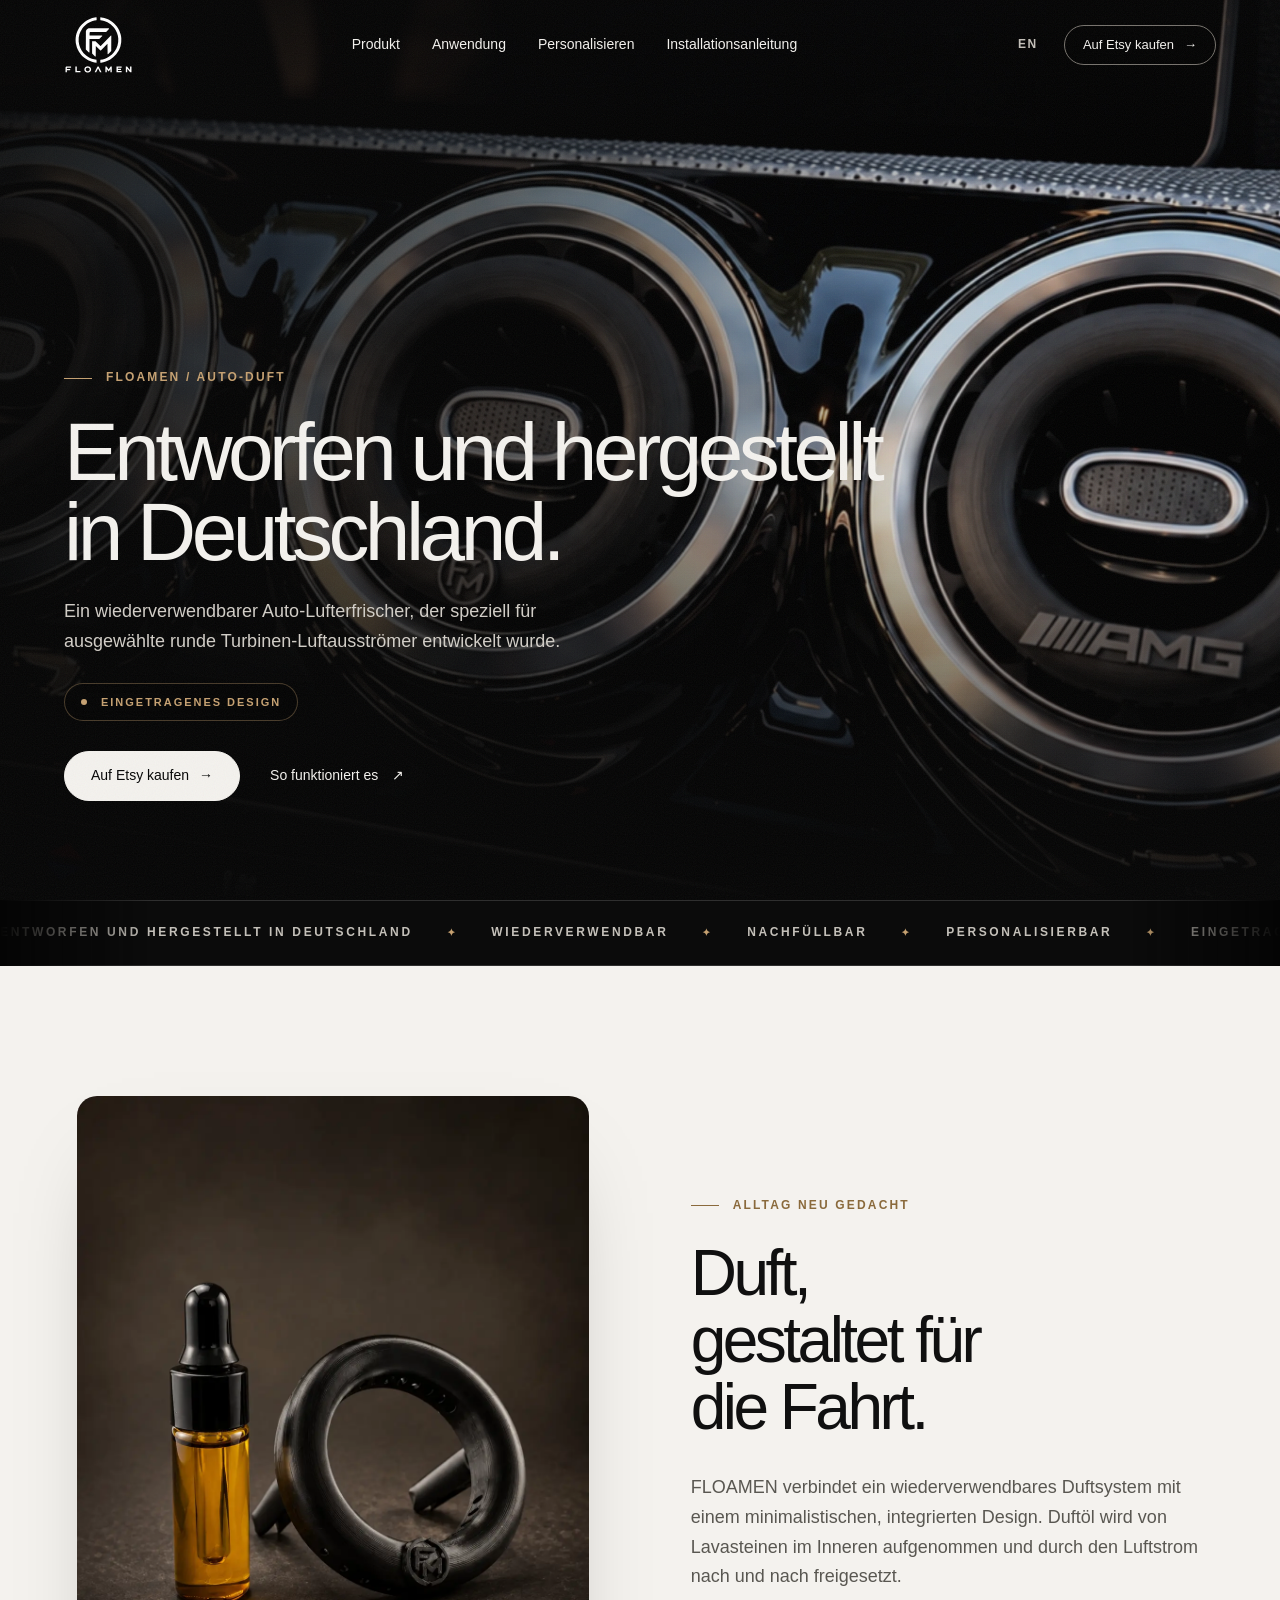
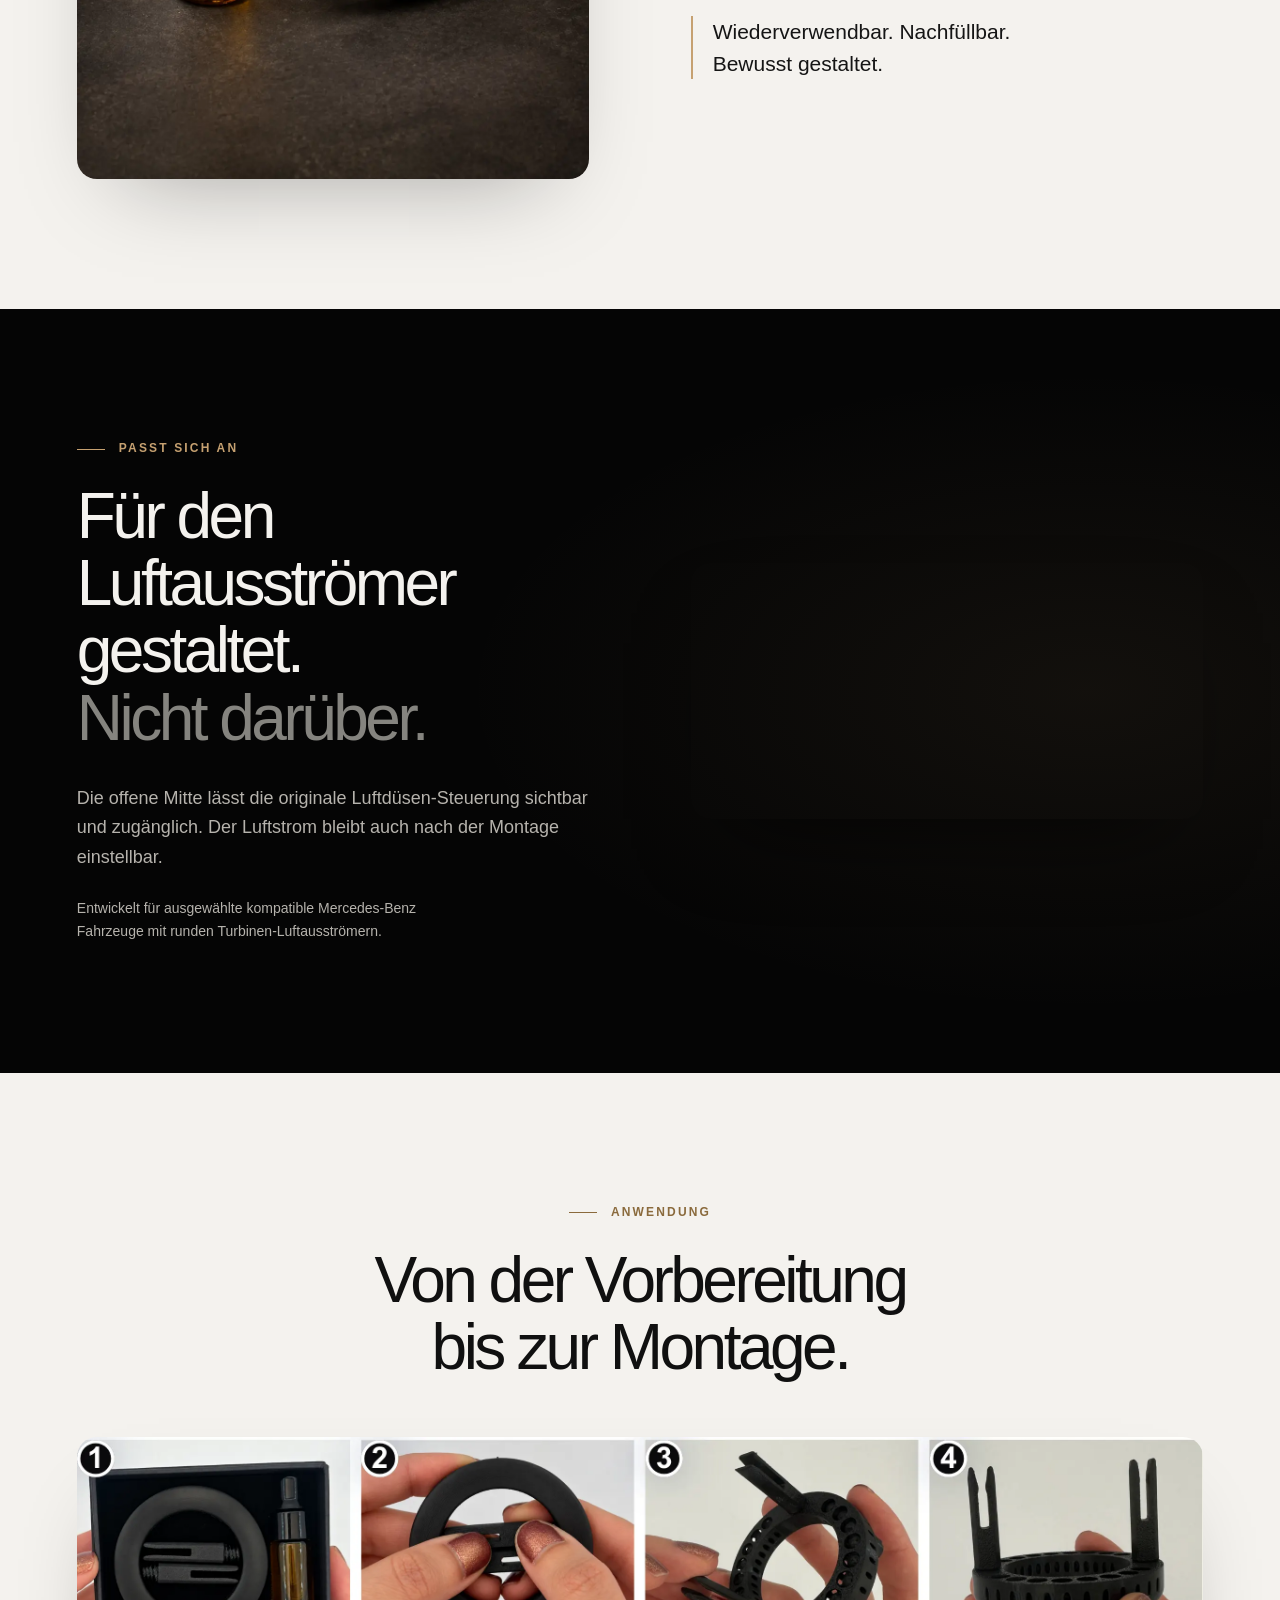
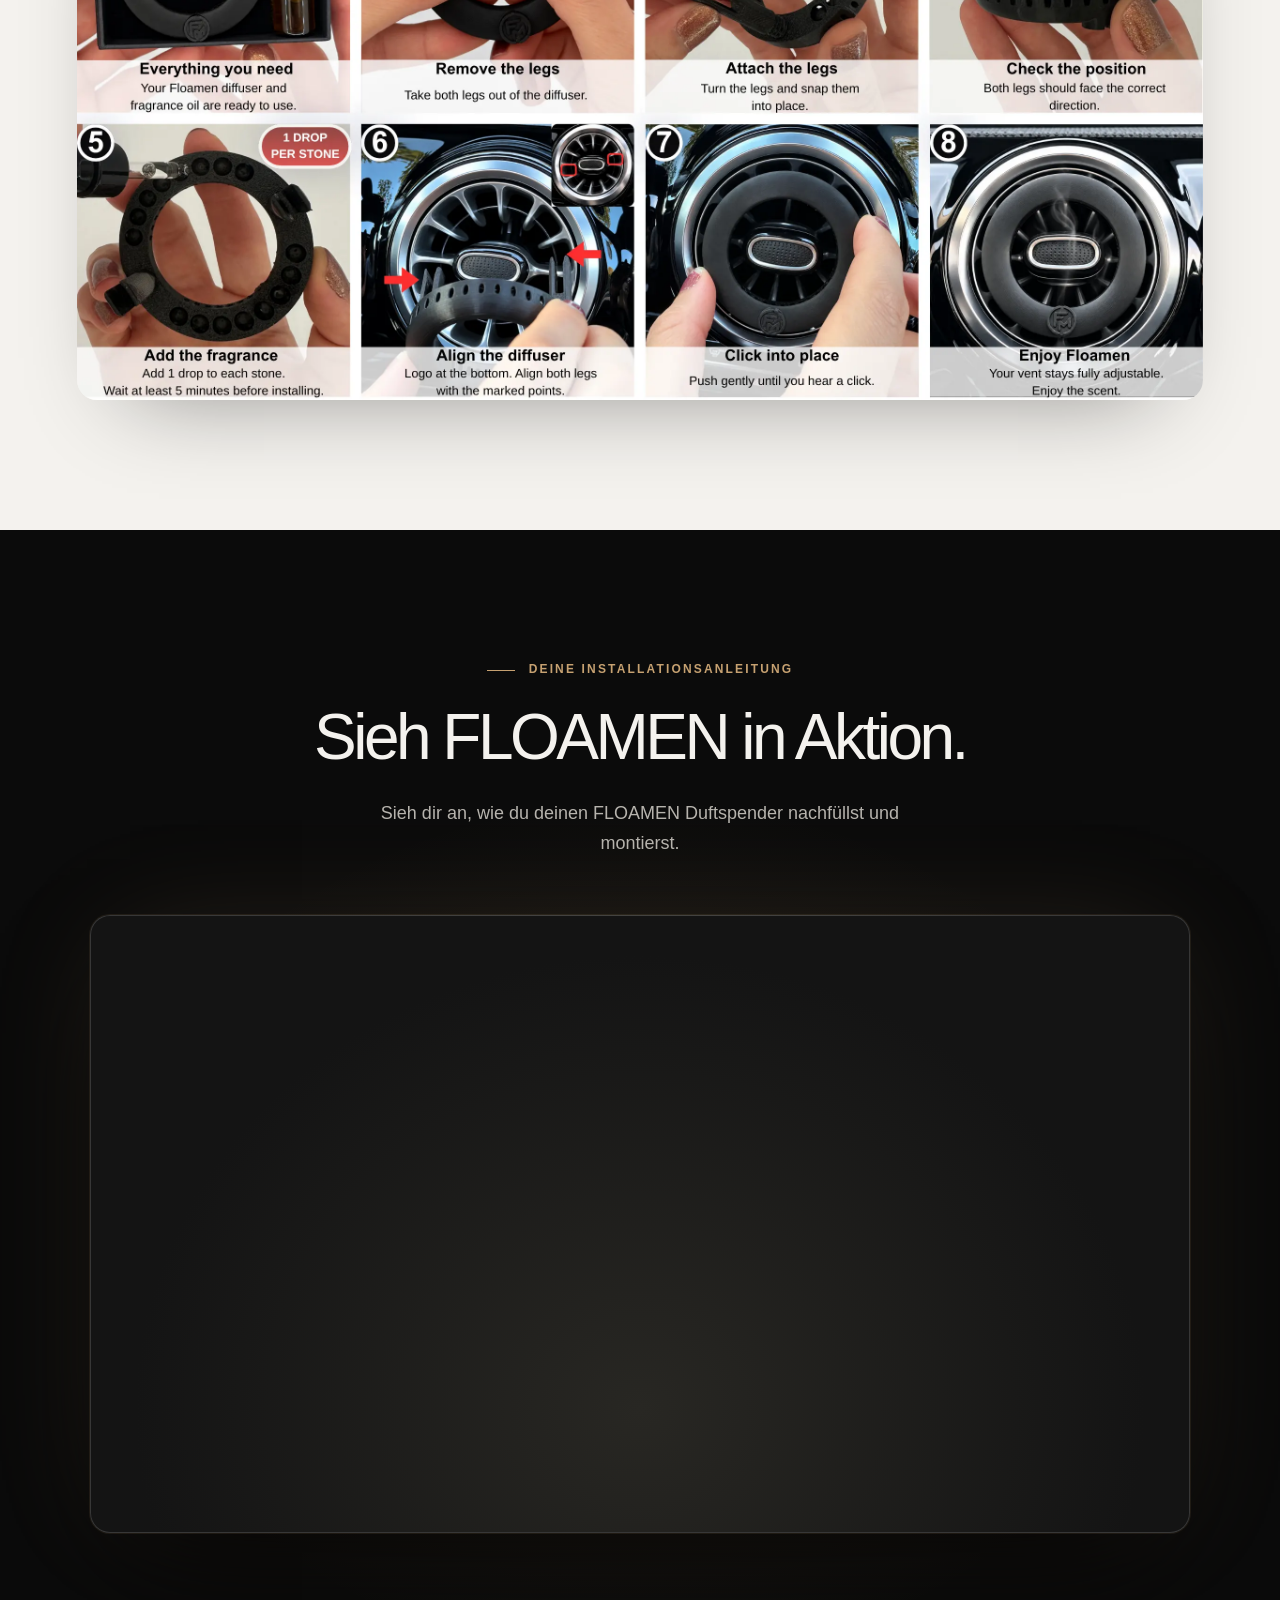
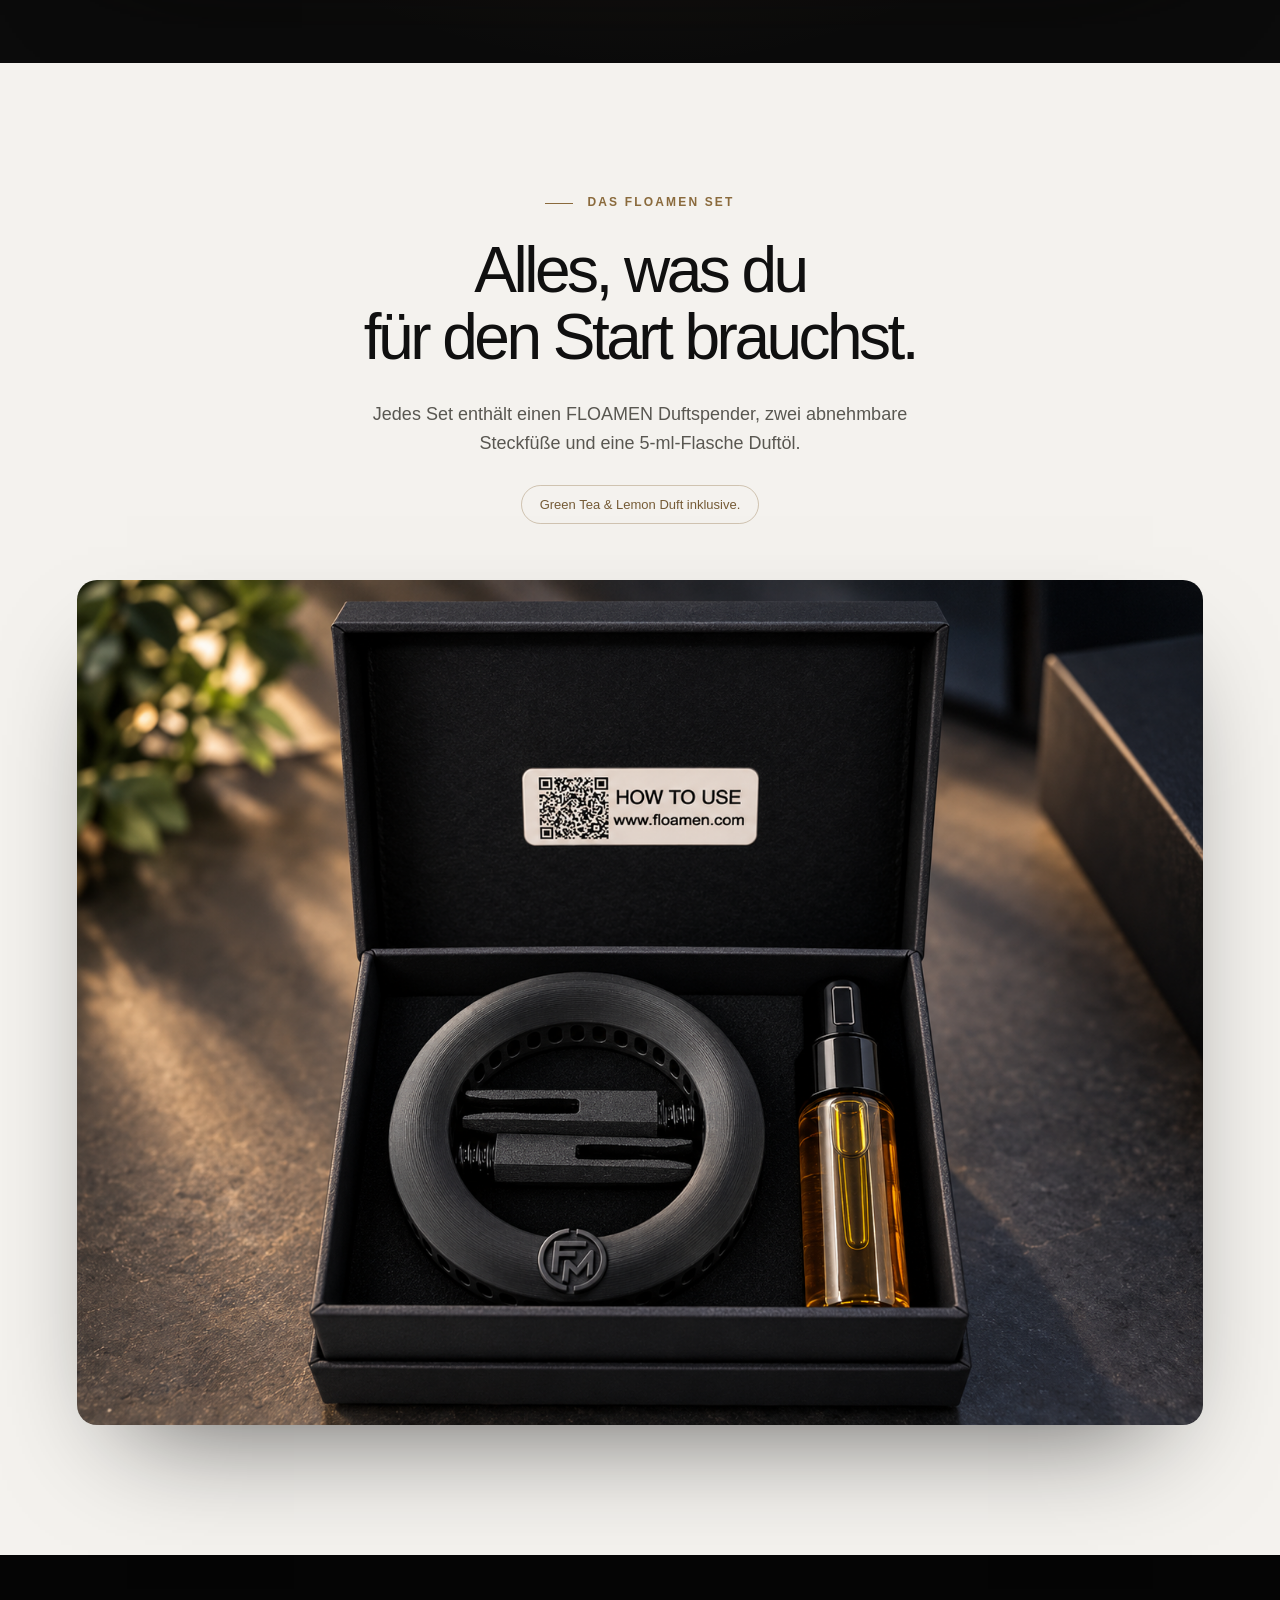
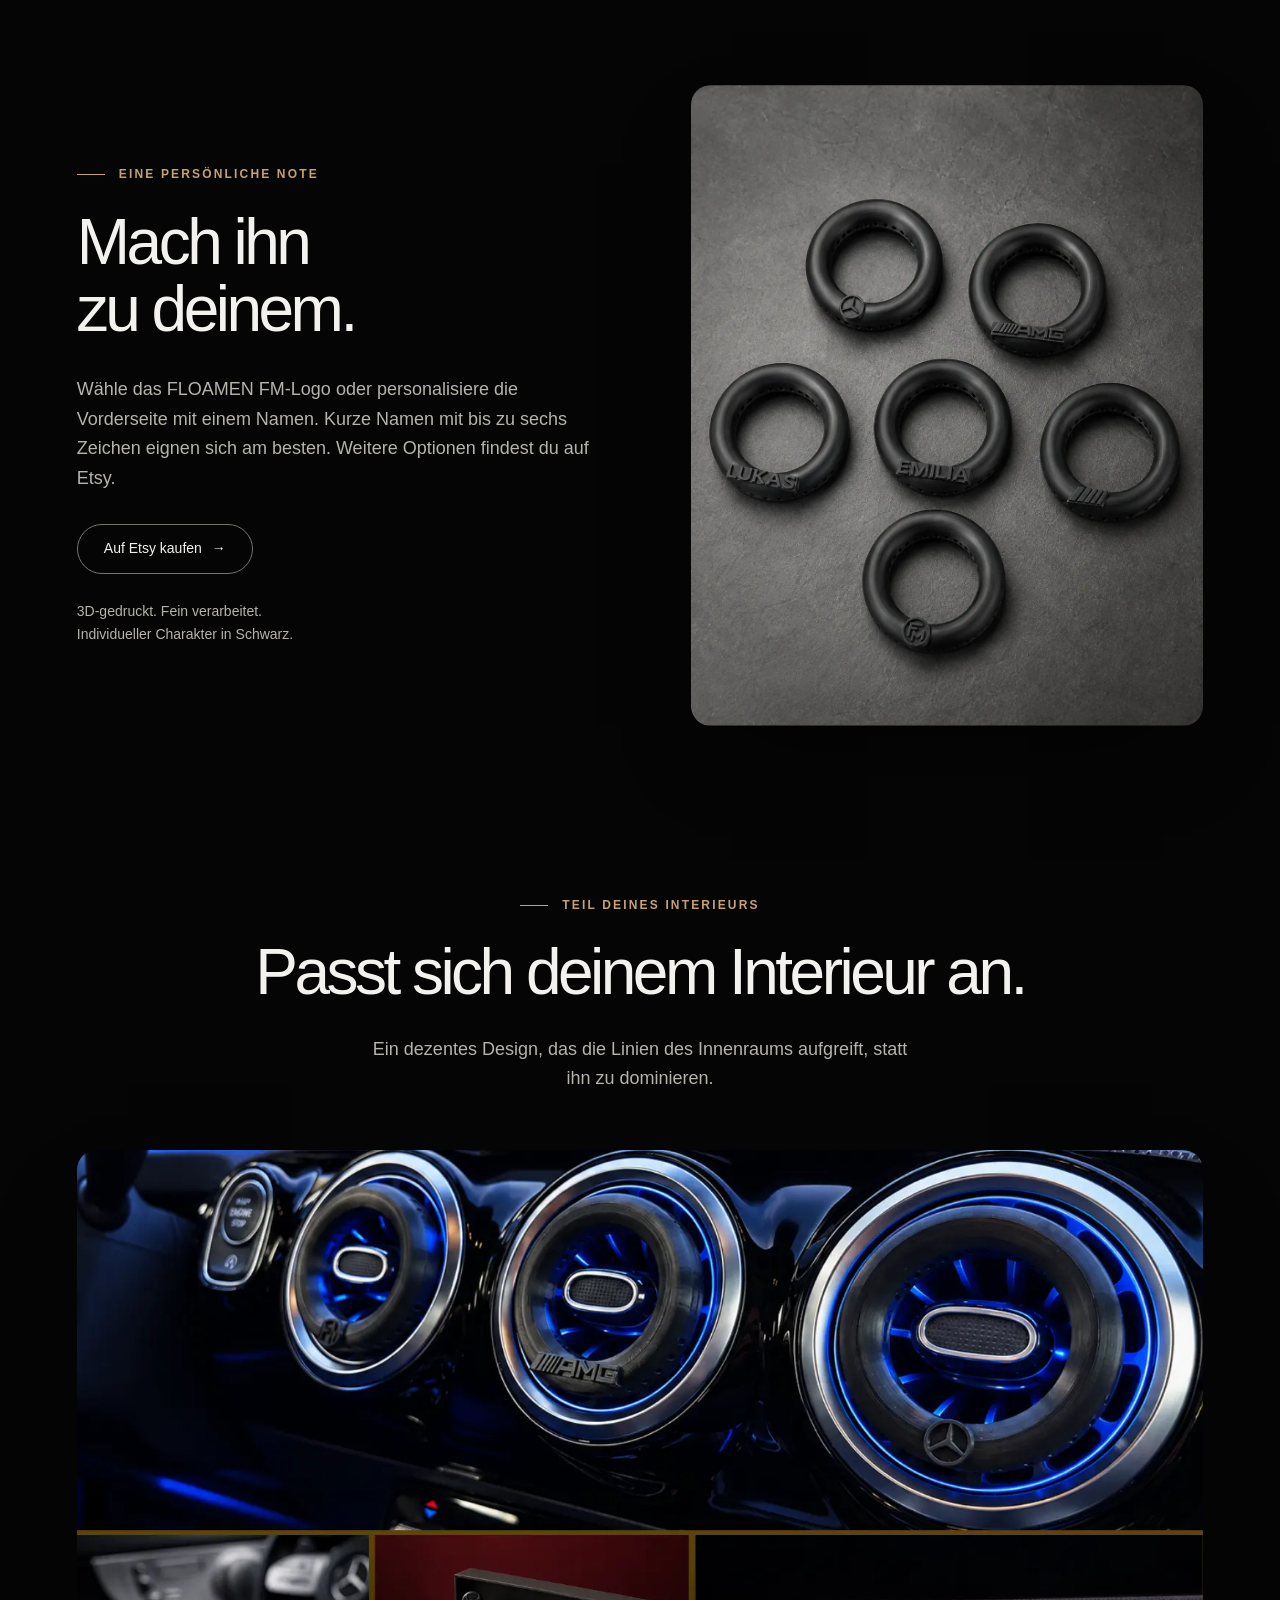
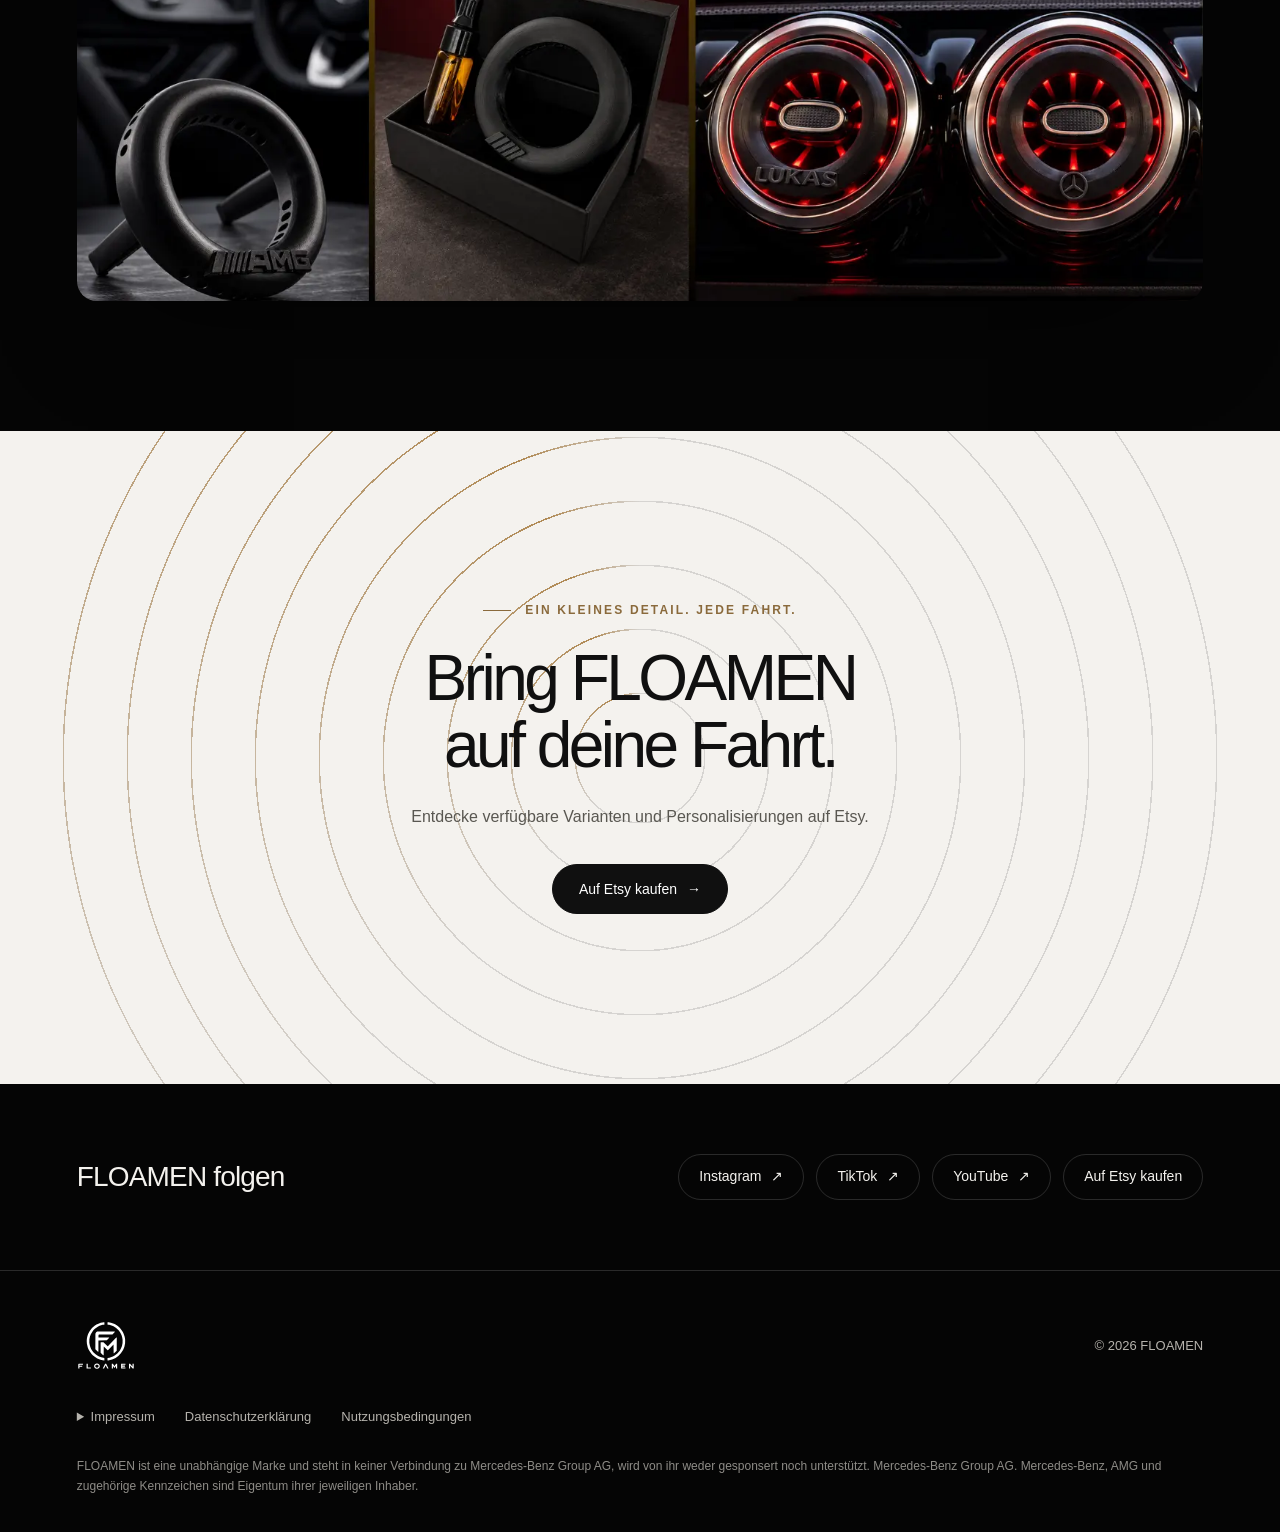
==== commit 73624c1e: "Redesign site with premium styling and animations Full-screen hero with slow zoom and parallax, scro" ====
--- a/de/index.html
+++ b/de/index.html
@@ -54,22 +54,26 @@
     <header class="header"><a class="brand" href="/de/" aria-label="Floamen home"><img src="../assets/logo/floamen-logo.svg"
                 width="1000" height="849" alt="FLOAMEN"></a>
         <nav aria-label="Hauptnavigation"><a href="#product">Produkt</a><a href="#how-to-use">Anwendung</a><a
-                href="#customize">Personalisieren</a><a href="#installation-video">Installationsanleitung</a></nav><a
+                href="#customize">Personalisieren</a><a href="#installation-video">Installationsanleitung</a></nav><a class="lang" href="../" hreflang="en" lang="en"
+            aria-label="English">EN</a><a
             class="button small" data-etsy role="link" href="https://floamen.etsy.com">Auf Etsy kaufen</a>
     </header>
     <main id="main">
         <section class="hero" aria-labelledby="hero-title">
             <div class="hero-copy">
                 <p class="eyebrow">FLOAMEN / AUTO-DUFT</p>
-                <h1 id="hero-title" style="font-size:clamp(2.7rem,5.4vw,5.2rem);line-height:.98;">Entworfen und hergestellt<br>in Deutschland.</h1>
+                <h1 id="hero-title">Entworfen und hergestellt<br>in Deutschland.</h1>
                 <p>Ein wiederverwendbarer Auto-Lufterfrischer, der speziell für ausgewählte runde Turbinen-Luftausströmer entwickelt wurde.</p>
-                <p class="eyebrow" style="margin-top:1.25rem;margin-bottom:1.25rem;">EINGETRAGENES DESIGN</p>
+                <p class="eyebrow badge">EINGETRAGENES DESIGN</p>
                 <div class="actions"><a class="button" data-etsy role="link" href="https://floamen.etsy.com">Auf Etsy kaufen</a><a class="text-link" href="#how-to-use">So funktioniert es <span
                             aria-hidden="true">↗</span></a></div>
             </div><img class="hero-image" src="../assets/images/hero.webp" width="1448" height="1086" loading="eager"
                 fetchpriority="high"
                 alt="Black FM-branded Floamen diffuser fitted inside the center vent, with all three turbine vents visible">
         </section>
+        <div class="marquee" aria-hidden="true">
+            <div class="marquee-track"><span>Entworfen und hergestellt in Deutschland</span><span>Wiederverwendbar</span><span>Nachfüllbar</span><span>Personalisierbar</span><span>Eingetragenes Design</span></div>
+        </div>
         <section id="product" class="split light section">
             <div class="photo reveal"><img src="../assets/images/product-fragrance.webp" width="1086" height="1448"
                     loading="lazy"
@@ -169,7 +173,7 @@
                     <p><strong>Angaben gemäß § 5 DDG</strong></p>
                     <p><strong>Ümran Negiz</strong><br>
                     Einzelunternehmen – FLOAMEN<br>
-                    Biedenkopfer Straße 6<br>
+                    Biedenkopfer Straße<br>
                     57072 Siegen<br>
                     Deutschland</p>
                     <p><strong>Kontakt:</strong><br>
--- a/assets/css/style.css
+++ b/assets/css/style.css
@@ -1 +1,460 @@
-:root{color-scheme:dark;--ink:#050505;--paper:#f4f2ee;--muted:#aaa8a3;--line:#ffffff26}*{box-sizing:border-box}html{scroll-behavior:smooth;scroll-padding-top:112px}body{margin:0;background:var(--ink);color:var(--paper);font:16px/1.65 -apple-system,BlinkMacSystemFont,"SF Pro Display","Helvetica Neue",Arial,sans-serif}a{color:inherit;text-decoration:none}a[href],button,summary{cursor:pointer}a:focus-visible,button:focus-visible,summary:focus-visible{outline:2px solid #bf9459;outline-offset:6px}img{display:block;max-width:100%;height:auto}h1,h2,p{margin:0}h1,h2{font-weight:500;letter-spacing:-.055em;line-height:1.05;text-wrap:balance}h1{font-size:clamp(3.3rem,7.3vw,7.6rem)}h2{font-size:clamp(2.6rem,5vw,5.2rem)}p{max-width:540px}p+p{margin-top:24px}.header{position:sticky;z-index:20;top:0;min-height:90px;padding:12px 5%;display:flex;align-items:center;justify-content:space-between;gap:24px;background:#050505ed;border-bottom:1px solid var(--line);backdrop-filter:blur(18px)}.brand img{width:69px;height:59px;object-fit:contain;filter:invert(1)}nav{display:flex;gap:32px;font-size:14px}nav a[href]:hover,.text-link:hover,.social-links a[href]:hover{color:#c6a171}.button{display:inline-flex;justify-content:center;align-items:center;min-height:50px;padding:12px 24px;border:1px solid #77736d;border-radius:40px;font-size:14px;line-height:1.4;transition:background .2s,color .2s}.button[href]:hover{background:var(--paper);color:var(--ink)}.button[aria-disabled=true]{color:#b9b5ae;border-color:#55534e;cursor:default}.small{min-height:40px;padding:10px 18px;font-size:13px}.hero-copy{max-width:1300px;margin:auto;padding:65px 5% 48px}.eyebrow{font-size:12px;font-weight:600;letter-spacing:.18em;margin-bottom:24px}.hero-copy>p:not(.eyebrow){margin-top:25px;color:#c4c0b9;max-width:570px;font-size:18px}.actions{display:flex;align-items:center;gap:30px;margin-top:28px}.text-link{font-size:14px}.text-link span{padding-left:10px}.hero-image{width:100%;max-height:800px;object-fit:cover;object-position:center 65%}.section{padding:110px max(6%,calc((100vw - 1320px)/2))}.light{background:var(--paper);color:#101010;color-scheme:light}.split{display:grid;grid-template-columns:1fr 1fr;gap:9%;align-items:center}.photo{overflow:hidden}.photo img{width:100%;object-fit:contain}.copy h2{margin-bottom:32px}.copy>p:not(.eyebrow){color:#b6b3ad;font-size:18px}.light .copy>p:not(.eyebrow){color:#595751}.copy .statement{color:#151515!important;font-weight:500;font-size:21px!important;line-height:1.5}.copy .fine{font-size:14px!important;max-width:390px}.copy .button{margin-top:30px}.muted{color:#85847f}.section-heading{max-width:870px;margin:0 auto 56px;text-align:center}.section-heading p{margin-left:auto;margin-right:auto}.section-heading h2+p{margin-top:28px;color:#b6b3ad;font-size:18px}.light .section-heading h2+p{color:#595751}.instruction-image{width:100%;max-width:960px;margin:auto}.video-section{background:#101010;scroll-margin-top:20px}.video-player{aspect-ratio:16/9;max-width:1100px;margin:auto;background:radial-gradient(ellipse at 50% 80%,#282723,#141414 65%);border:1px solid var(--line);display:grid;place-items:center;overflow:hidden}.video-empty{text-align:center;padding:20px}.video-empty p{font-size:17px;color:#b6b3ad}.play-outline{display:grid;place-items:center;width:78px;height:78px;border:1px solid #68645b;border-radius:50%;font-size:32px;margin:0 auto 24px;padding-left:4px}.video-play{border:0;color:var(--paper);background:transparent;font:inherit;padding:20px}.video-play:hover .play-outline{border-color:var(--paper)}.video-note{font-size:13px!important;max-width:400px;margin:16px auto 0!important}.video-player iframe{width:100%;height:100%;border:0}.wide-photo{width:100%;max-width:1200px;margin:auto}.scent{font-size:14px;color:#755b36}.lifestyle{padding-top:40px}.final-cta{text-align:center;padding-top:130px;padding-bottom:130px}.final-cta p{margin-left:auto;margin-right:auto}.final-cta h2+p{margin-top:25px;color:#595751}.final-cta .button{margin-top:30px}.dark[aria-disabled=true]{color:#65615a;border-color:#a6a19a}.dark[href]{background:#101010;color:white}.dark[href]:hover{background:#393731;color:white}.social{padding-top:70px;padding-bottom:70px;display:flex;align-items:center;justify-content:space-between;gap:30px;border-bottom:1px solid var(--line)}.social h2{font-size:28px;letter-spacing:-.03em}.social-links{display:flex;gap:30px;flex-wrap:wrap;font-size:14px}.social-links span{padding-left:6px}[aria-disabled=true]:not(.button){color:#aaa8a3}footer{padding:50px 6% 35px;color:#b6b3ad;font-size:13px}.footer-top{display:flex;align-items:center;gap:35px;justify-content:space-between}.footer-top nav{gap:20px;flex-wrap:wrap;font-size:13px}.footer-brand img{width:58px;height:50px}.legal{display:flex;gap:30px;margin-top:35px;align-items:flex-start}.legal details{max-width:530px}.legal details[open]{flex:1}.legal details>div{padding-top:15px}.disclaimer{max-width:100%;margin-top:30px;font-size:12px;color:#8e8c87}.skip{position:fixed;left:16px;top:-100px;background:var(--paper);color:var(--ink);padding:12px;z-index:50}.skip:focus{top:12px}.reveal.is-pending{opacity:0;transform:translateY(18px)}.reveal{transition:opacity .65s ease,transform .65s ease}@media(min-width:1700px){.hero-copy{padding-left:0}}@media(max-width:800px){.header{padding:10px 5%;gap:14px;flex-wrap:wrap}.header .brand{margin-right:auto}.header nav{order:3;flex-basis:100%;justify-content:center;gap:28px;padding:5px 0}.brand img{width:52px;height:44px}.small{font-size:12px}.hero-copy{padding-top:48px}.hero-copy>p:not(.eyebrow){font-size:16px}.hero-image{max-height:none;object-fit:contain}.section{padding:65px 6%}.split{grid-template-columns:1fr;gap:40px}.split .copy{order:0}.split .photo{order:1}.copy>p:not(.eyebrow){font-size:16px}.copy h2{margin-bottom:24px}.photo{max-width:570px;width:100%;margin:auto}.section-heading{margin-bottom:35px}.section-heading h2+p{font-size:16px}.eyebrow{margin-bottom:20px;font-size:12px}.actions{gap:20px;flex-wrap:wrap}.final-cta{padding:85px 6%}.social{align-items:flex-start;flex-direction:column}.social-links{gap:18px 25px}.footer-top{flex-wrap:wrap;justify-content:flex-start}.footer-top nav{width:100%;gap:18px}.legal{flex-direction:column;gap:18px}.video-player{aspect-ratio:4/3}.play-outline{width:60px;height:60px;font-size:27px}.video-empty p{font-size:15px}.lifestyle{padding-top:20px}}@media(prefers-reduced-motion:reduce){html{scroll-behavior:auto}.reveal{transition:none}.reveal.is-pending{opacity:1;transform:none}*{transition:none!important}}
+/* FLOAMEN — site styles. No external fonts or frameworks. */
+
+/* ---------- Tokens & base ---------- */
+:root {
+  color-scheme: dark;
+  --ink: #050505;
+  --ink-2: #0b0b0b;
+  --paper: #f4f2ee;
+  --muted: #aaa8a3;
+  --line: #ffffff26;
+  --gold: #c6a171;
+  --gold-soft: #f0d9b0;
+  --gold-deep: #8a6a3c;
+  --ease: cubic-bezier(.22, 1, .36, 1);
+  --radius: 20px;
+}
+* { box-sizing: border-box }
+html { scroll-behavior: smooth; scroll-padding-top: 112px }
+body {
+  margin: 0;
+  background: var(--ink);
+  color: var(--paper);
+  font: 16px/1.65 -apple-system, BlinkMacSystemFont, "SF Pro Display", "Helvetica Neue", Arial, sans-serif;
+  -webkit-font-smoothing: antialiased;
+  overflow-x: hidden;
+}
+/* Fine film grain over the whole page */
+body::after {
+  content: "";
+  position: fixed;
+  inset: 0;
+  z-index: 40;
+  pointer-events: none;
+  opacity: .06;
+  background-image: url("data:image/svg+xml,%3Csvg xmlns='http://www.w3.org/2000/svg' width='160' height='160'%3E%3Cfilter id='n'%3E%3CfeTurbulence type='fractalNoise' baseFrequency='.9' numOctaves='2' stitchTiles='stitch'/%3E%3C/filter%3E%3Crect width='100%25' height='100%25' filter='url(%23n)'/%3E%3C/svg%3E");
+}
+::selection { background: var(--gold); color: var(--ink) }
+a { color: inherit; text-decoration: none }
+a[href], button, summary { cursor: pointer }
+a:focus-visible, button:focus-visible, summary:focus-visible { outline: 2px solid #bf9459; outline-offset: 6px }
+img { display: block; max-width: 100%; height: auto }
+h1, h2, p { margin: 0 }
+h1, h2 { font-weight: 500; letter-spacing: -.055em; line-height: 1.05; text-wrap: balance }
+h1 { font-size: clamp(3.3rem, 7.3vw, 7.6rem) }
+h2 { font-size: clamp(2.6rem, 5vw, 5.2rem) }
+p { max-width: 540px }
+p + p { margin-top: 24px }
+
+/* ---------- Scroll progress ---------- */
+.progress {
+  position: fixed;
+  inset: 0 0 auto 0;
+  height: 2px;
+  z-index: 30;
+  background: linear-gradient(90deg, var(--gold-deep), var(--gold), var(--gold-soft));
+  transform: scaleX(0);
+  transform-origin: 0 50%;
+}
+
+/* ---------- Header ---------- */
+.header {
+  position: fixed;
+  inset: 0 0 auto 0;
+  z-index: 20;
+  min-height: 90px;
+  padding: 12px 5%;
+  display: flex;
+  align-items: center;
+  gap: 24px;
+  transition: min-height .5s var(--ease);
+}
+.header::before {
+  content: "";
+  position: absolute;
+  inset: 0;
+  z-index: -1;
+  background: #050505f0;
+  border-bottom: 1px solid var(--line);
+  -webkit-backdrop-filter: blur(18px) saturate(1.4);
+  backdrop-filter: blur(18px) saturate(1.4);
+  transition: opacity .45s ease;
+}
+/* Transparent over the hero; solid once the page is scrolled (needs JS, else stays solid) */
+.js .header:not(.is-scrolled)::before { opacity: 0 }
+.header.is-scrolled { min-height: 70px }
+.brand img { width: 69px; height: 59px; object-fit: contain; filter: invert(1); transition: width .5s var(--ease), height .5s var(--ease) }
+.header.is-scrolled .brand img { width: 56px; height: 48px }
+nav { display: flex; gap: 32px; font-size: 14px }
+.header nav { margin-inline: auto }
+.header nav a { position: relative; padding: 6px 0; transition: color .3s }
+.header nav a::after {
+  content: "";
+  position: absolute;
+  left: 0; right: 0; bottom: 0;
+  height: 1px;
+  background: var(--gold);
+  transform: scaleX(0);
+  transform-origin: 100% 50%;
+  transition: transform .45s var(--ease);
+}
+.header nav a:hover::after, .header nav a:focus-visible::after { transform: scaleX(1); transform-origin: 0 50% }
+nav a[href]:hover, .text-link:hover, .social-links a[href]:hover { color: var(--gold) }
+.lang {
+  font-size: 12px;
+  font-weight: 600;
+  letter-spacing: .14em;
+  color: #c4c0b9;
+  padding: 6px 2px;
+  transition: color .3s;
+}
+.lang:hover { color: var(--gold) }
+
+/* ---------- Buttons ---------- */
+.button {
+  position: relative;
+  isolation: isolate;
+  overflow: hidden;
+  display: inline-flex;
+  justify-content: center;
+  align-items: center;
+  min-height: 50px;
+  padding: 12px 26px;
+  border: 1px solid #77736d;
+  border-radius: 40px;
+  font-size: 14px;
+  line-height: 1.4;
+  transition: color .4s, border-color .4s, box-shadow .4s;
+}
+.button::before {
+  content: "";
+  position: absolute;
+  inset: -1px;
+  z-index: -1;
+  border-radius: inherit;
+  background: var(--paper);
+  transform: translateY(102%);
+  transition: transform .5s var(--ease);
+}
+.button[href]::after {
+  content: "→";
+  margin-left: 10px;
+  transition: transform .4s var(--ease);
+}
+.button[href]:hover { color: var(--ink); border-color: var(--paper) }
+.button[href]:hover::before { transform: none }
+.button[href]:hover::after { transform: translateX(5px) }
+.button[aria-disabled=true] { color: #b9b5ae; border-color: #55534e; cursor: default }
+.small { min-height: 40px; padding: 10px 18px; font-size: 13px }
+/* Primary (hero) button: filled, turns gold */
+.actions .button[href] { background: var(--paper); color: var(--ink); border-color: var(--paper) }
+.actions .button::before, .dark::before { background: linear-gradient(120deg, var(--gold), var(--gold-soft)) }
+.actions .button[href]:hover { border-color: var(--gold); box-shadow: 0 12px 40px #c6a17140 }
+.dark[aria-disabled=true] { color: #65615a; border-color: #a6a19a }
+.dark[href] { background: #101010; color: #fff; border-color: #101010 }
+.dark[href]:hover { color: var(--ink); border-color: var(--gold); box-shadow: 0 12px 40px #8a6a3c40 }
+
+/* ---------- Eyebrow ---------- */
+.eyebrow {
+  display: flex;
+  align-items: center;
+  gap: 14px;
+  font-size: 12px;
+  font-weight: 600;
+  letter-spacing: .18em;
+  margin-bottom: 24px;
+  color: var(--gold);
+}
+.eyebrow::before { content: ""; flex: none; width: 28px; height: 1px; background: currentColor }
+.light .eyebrow { color: var(--gold-deep) }
+.section-heading .eyebrow, .final-cta .eyebrow { justify-content: center }
+
+/* ---------- Hero ---------- */
+.hero {
+  position: relative;
+  isolation: isolate;
+  overflow: hidden;
+  min-height: max(640px, 100vh);
+  min-height: max(640px, 100svh);
+  display: flex;
+  align-items: flex-end;
+}
+.hero-image {
+  position: absolute;
+  top: -8%;
+  left: 0;
+  z-index: -2;
+  width: 100%;
+  height: 116%;
+  max-width: none;
+  object-fit: cover;
+  object-position: center 60%;
+  translate: 0 var(--py, 0px);
+  animation: kenburns 16s var(--ease) both;
+  will-change: translate, scale;
+}
+.hero::after {
+  content: "";
+  position: absolute;
+  inset: 0;
+  z-index: -1;
+  background:
+    linear-gradient(90deg, #050505eb 0%, #050505a6 38%, #05050526 72%),
+    linear-gradient(0deg, #050505 0%, #05050500 42%),
+    linear-gradient(180deg, #050505b3 0%, #05050500 22%);
+}
+/* Scroll cue */
+.hero::before {
+  content: "";
+  position: absolute;
+  right: 5%;
+  bottom: 0;
+  width: 1px;
+  height: 96px;
+  background: linear-gradient(var(--gold), transparent);
+  transform-origin: 50% 0;
+  animation: cue 2.4s var(--ease) 1.6s infinite both;
+}
+.hero-copy { width: 100%; max-width: 1320px; margin: 0 auto; padding: 150px 5% clamp(64px, 11vh, 120px) }
+.hero-copy h1 { font-size: clamp(2.9rem, 6.4vw, 6.4rem); line-height: .98 }
+.hero-copy > p:not(.eyebrow) { margin-top: 25px; color: #d2cec7; max-width: 570px; font-size: 18px }
+.hero-copy > * { animation: rise 1.1s var(--ease) both }
+.hero-copy > :nth-child(1) { animation-delay: .15s }
+.hero-copy > :nth-child(2) { animation-delay: .3s }
+.hero-copy > :nth-child(3) { animation-delay: .5s }
+.hero-copy > :nth-child(4) { animation-delay: .65s }
+.hero-copy > :nth-child(5) { animation-delay: .8s }
+.badge {
+  display: inline-flex;
+  margin: 26px 0 0;
+  padding: 9px 16px;
+  border: 1px solid #c6a17159;
+  border-radius: 40px;
+  font-size: 11px;
+  background: #0505058c;
+  -webkit-backdrop-filter: blur(8px);
+  backdrop-filter: blur(8px);
+}
+.badge::before { width: 6px; height: 6px; border-radius: 50%; animation: pulse 2.4s ease-in-out infinite }
+.actions { display: flex; align-items: center; gap: 30px; margin-top: 30px }
+.text-link { font-size: 14px; transition: color .3s }
+.text-link span { display: inline-block; padding-left: 10px; transition: transform .4s var(--ease) }
+.text-link:hover span { transform: translate(3px, -3px) }
+
+/* ---------- Marquee ---------- */
+.marquee {
+  overflow: hidden;
+  padding: 22px 0;
+  border-block: 1px solid var(--line);
+  background: var(--ink-2);
+  -webkit-mask: linear-gradient(90deg, transparent, #000 12%, #000 88%, transparent);
+  mask: linear-gradient(90deg, transparent, #000 12%, #000 88%, transparent);
+}
+.marquee-track { display: flex; justify-content: center; width: max-content; min-width: 100% }
+.marquee-track.is-ready { justify-content: flex-start; animation: marquee 38s linear infinite }
+.marquee span {
+  display: inline-flex;
+  align-items: center;
+  white-space: nowrap;
+  font-size: 12px;
+  font-weight: 600;
+  letter-spacing: .22em;
+  text-transform: uppercase;
+  color: #c4c0b9;
+}
+.marquee span::after { content: "✦"; margin: 0 34px; color: var(--gold); font-size: 10px }
+
+/* ---------- Sections ---------- */
+.section { padding: 130px max(6%, calc((100vw - 1320px) / 2)) }
+.light { background: var(--paper); color: #101010; color-scheme: light }
+.split { display: grid; grid-template-columns: 1fr 1fr; gap: 9%; align-items: center }
+.photo { overflow: hidden; border-radius: var(--radius); box-shadow: 0 40px 90px -40px #000000b3 }
+.light .photo { box-shadow: 0 40px 90px -45px #00000059 }
+.photo img, .photo video { width: 100%; object-fit: contain; transition: scale 1.4s var(--ease) }
+.photo:hover img, .photo:hover video { scale: 1.04 }
+.copy h2 { margin-bottom: 32px }
+.copy > p:not(.eyebrow) { color: #b6b3ad; font-size: 18px }
+.light .copy > p:not(.eyebrow) { color: #595751 }
+.copy .statement {
+  color: #151515 !important;
+  font-weight: 500;
+  font-size: 21px !important;
+  line-height: 1.5;
+  padding-left: 20px;
+  border-left: 2px solid var(--gold);
+}
+.copy .fine { font-size: 14px !important; max-width: 390px }
+.copy .button { margin-top: 30px }
+.copy .button + .fine { margin-top: 26px }
+.muted { color: #85847f }
+.section-heading { max-width: 870px; margin: 0 auto 56px; text-align: center }
+.section-heading p { margin-left: auto; margin-right: auto }
+.section-heading h2 + p { margin-top: 28px; color: #b6b3ad; font-size: 18px }
+.light .section-heading h2 + p { color: #595751 }
+.integration { background: radial-gradient(70% 60% at 85% 50%, #c6a17112, transparent 70%), var(--ink) }
+.instruction-image { width: 100%; max-width: 960px; margin: auto; border-radius: var(--radius); box-shadow: 0 40px 90px -50px #00000073 }
+
+/* ---------- Installation video ---------- */
+.video-section { background: radial-gradient(60% 55% at 50% 62%, #c6a1711f, transparent 70%), var(--ink-2); scroll-margin-top: 20px }
+.video-player {
+  aspect-ratio: 16/9;
+  max-width: 1100px;
+  margin: auto;
+  background: radial-gradient(ellipse at 50% 80%, #282723, #141414 65%);
+  border: 1px solid var(--line);
+  border-radius: var(--radius);
+  box-shadow: 0 0 0 1px #c6a1711a, 0 50px 120px -40px #000, 0 0 120px -30px #c6a17133;
+  display: grid;
+  place-items: center;
+  overflow: hidden;
+}
+.video-empty { text-align: center; padding: 20px }
+.video-empty p { font-size: 17px; color: #b6b3ad }
+.play-outline { display: grid; place-items: center; width: 78px; height: 78px; border: 1px solid #68645b; border-radius: 50%; font-size: 32px; margin: 0 auto 24px; padding-left: 4px }
+.video-play { border: 0; color: var(--paper); background: transparent; font: inherit; padding: 20px }
+.video-play:hover .play-outline { border-color: var(--paper) }
+.video-note { font-size: 13px !important; max-width: 400px; margin: 16px auto 0 !important }
+.video-player iframe { width: 100%; height: 100%; border: 0 }
+
+/* ---------- Set / lifestyle ---------- */
+.wide-photo { width: 100%; max-width: 1200px; margin: auto; border-radius: var(--radius); box-shadow: 0 50px 110px -50px #000000a6 }
+.scent {
+  display: inline-block;
+  margin-top: 26px !important;
+  padding: 8px 18px;
+  border: 1px solid #8a6a3c59;
+  border-radius: 40px;
+  font-size: 13px;
+  color: #755b36;
+}
+.lifestyle { padding-top: 40px }
+
+/* ---------- Final CTA ---------- */
+.final-cta { position: relative; isolation: isolate; overflow: hidden; text-align: center; padding-top: 170px; padding-bottom: 170px }
+.final-cta::before, .final-cta::after {
+  content: "";
+  position: absolute;
+  left: 50%;
+  top: 50%;
+  z-index: -1;
+  width: min(1200px, 170vw);
+  aspect-ratio: 1;
+  translate: -50% -50%;
+  border-radius: 50%;
+  -webkit-mask: repeating-radial-gradient(circle, #000 0 1.5px, transparent 1.5px 64px);
+  mask: repeating-radial-gradient(circle, #000 0 1.5px, transparent 1.5px 64px);
+}
+.final-cta::before { background: #10101021 }
+.final-cta::after {
+  background: conic-gradient(from 0deg, transparent 0 62%, #b08a55 94%, transparent);
+  animation: spin 22s linear infinite;
+}
+.final-cta p { margin-left: auto; margin-right: auto }
+.final-cta h2 + p { margin-top: 25px; color: #595751 }
+.final-cta .button { margin-top: 34px }
+
+/* ---------- Social ---------- */
+.social { padding-top: 70px; padding-bottom: 70px; display: flex; align-items: center; justify-content: space-between; gap: 30px; border-bottom: 1px solid var(--line) }
+.social h2 { font-size: 28px; letter-spacing: -.03em }
+.social-links { display: flex; gap: 12px; flex-wrap: wrap; font-size: 14px }
+.social-links a {
+  padding: 10px 20px;
+  border: 1px solid var(--line);
+  border-radius: 40px;
+  transition: color .3s, border-color .3s, background .3s, transform .4s var(--ease);
+}
+.social-links a[href]:hover { border-color: var(--gold); background: #c6a17114; transform: translateY(-2px) }
+.social-links span { display: inline-block; padding-left: 6px; transition: transform .4s var(--ease) }
+.social-links a[href]:hover span { transform: translate(2px, -2px) }
+[aria-disabled=true]:not(.button) { color: #aaa8a3 }
+
+/* ---------- Footer ---------- */
+footer { padding: 50px 6% 35px; color: #b6b3ad; font-size: 13px }
+.footer-top { display: flex; align-items: center; gap: 35px; justify-content: space-between }
+.footer-top nav { gap: 20px; flex-wrap: wrap; font-size: 13px }
+.footer-brand img { width: 58px; height: 50px }
+.legal { display: flex; gap: 30px; margin-top: 35px; align-items: flex-start }
+.legal details { max-width: 530px }
+.legal details[open] { flex: 1 }
+.legal details > div { padding-top: 15px }
+.legal summary { transition: color .3s }
+.legal summary:hover, .legal a:hover { color: var(--paper) }
+.disclaimer { max-width: 100%; margin-top: 30px; font-size: 12px; color: #8e8c87 }
+.skip { position: fixed; left: 16px; top: -100px; background: var(--paper); color: var(--ink); padding: 12px; z-index: 50 }
+.skip:focus { top: 12px }
+
+/* ---------- Scroll reveals (JS adds .is-pending, removes it in view) ---------- */
+.reveal { transition: opacity 1s var(--ease), transform 1.1s var(--ease) }
+.reveal.is-pending { opacity: 0; transform: translateY(46px) scale(.98) }
+/* Text blocks: children rise one after another */
+.copy.reveal, .section-heading.reveal { transition: none }
+.copy.reveal.is-pending, .section-heading.reveal.is-pending { opacity: 1; transform: none }
+.copy.reveal > *, .section-heading.reveal > * { transition: opacity .9s var(--ease), transform 1s var(--ease), filter 1s var(--ease) }
+.copy.reveal.is-pending > *, .section-heading.reveal.is-pending > * { opacity: 0; transform: translateY(34px); filter: blur(6px) }
+.reveal > :nth-child(2) { transition-delay: .1s }
+.reveal > :nth-child(3) { transition-delay: .2s }
+.reveal > :nth-child(4) { transition-delay: .3s }
+.reveal > :nth-child(5) { transition-delay: .4s }
+/* Photos: curtain wipe + settle */
+/* (clip is on the child: a fully clipped element would never count as "in view") */
+.photo.reveal { transition: box-shadow 1.3s ease, transform .6s var(--ease) }
+.photo.reveal.is-pending { opacity: 1; transform: none; box-shadow: none }
+.photo.reveal > * { clip-path: inset(0); transition: clip-path 1.3s var(--ease), scale 1.4s var(--ease) }
+.photo.reveal.is-pending > * { clip-path: inset(0 0 100% 0); scale: 1.25 }
+
+/* ---------- Keyframes ---------- */
+@keyframes kenburns { from { scale: 1.16 } to { scale: 1 } }
+@keyframes rise { from { opacity: 0; transform: translateY(38px); filter: blur(8px) } to { opacity: 1; transform: none; filter: none } }
+@keyframes cue { 0% { transform: scaleY(0); opacity: 0 } 40% { transform: scaleY(1); opacity: 1 } 100% { transform: scaleY(1) translateY(40px); opacity: 0 } }
+@keyframes pulse { 50% { opacity: .35; transform: scale(.7) } }
+@keyframes marquee { to { transform: translateX(-50%) } }
+@keyframes spin { to { rotate: 360deg } }
+
+/* ---------- Responsive ---------- */
+@media (max-width: 800px) {
+  .header { padding: 10px 5%; gap: 8px 14px; flex-wrap: wrap; min-height: 0 }
+  .header.is-scrolled { min-height: 0 }
+  .header .brand { margin-right: auto }
+  .header nav { order: 3; flex-basis: 100%; justify-content: center; gap: 22px; padding: 2px 0 4px; font-size: 13px; white-space: nowrap }
+  .brand img, .header.is-scrolled .brand img { width: 52px; height: 44px }
+  .small { font-size: 12px }
+  .hero-copy { padding-top: 170px; padding-bottom: 72px }
+  .hero-copy > p:not(.eyebrow) { font-size: 16px }
+  .hero-image { object-position: 40% 60% }
+  .hero::after { background: linear-gradient(0deg, #050505 4%, #050505b8 46%, #05050540 78%, #050505b3 100%) }
+  .hero::before { display: none }
+  .marquee { padding: 16px 0 }
+  .marquee span::after { margin: 0 22px }
+  .section { padding: 76px 6% }
+  .split { grid-template-columns: 1fr; gap: 40px }
+  .split .copy { order: 0 }
+  .split .photo { order: 1 }
+  .copy > p:not(.eyebrow) { font-size: 16px }
+  .copy h2 { margin-bottom: 24px }
+  .photo { max-width: 570px; width: 100%; margin: auto }
+  .section-heading { margin-bottom: 35px }
+  .section-heading h2 + p { font-size: 16px }
+  .eyebrow { margin-bottom: 20px; font-size: 12px }
+  .actions { gap: 20px; flex-wrap: wrap }
+  .final-cta { padding: 110px 6% }
+  .social { align-items: flex-start; flex-direction: column }
+  .footer-top { flex-wrap: wrap; justify-content: flex-start }
+  .footer-top nav { width: 100%; gap: 18px }
+  .legal { flex-direction: column; gap: 18px }
+  .video-player { aspect-ratio: 4/3 }
+  .play-outline { width: 60px; height: 60px; font-size: 27px }
+  .video-empty p { font-size: 15px }
+  .lifestyle { padding-top: 20px }
+  :root { --radius: 14px }
+}
+@media (max-width: 420px) {
+  .header nav { gap: 14px; font-size: 12px }
+}
+
+/* ---------- Reduced motion ---------- */
+@media (prefers-reduced-motion: reduce) {
+  html { scroll-behavior: auto }
+  *, *::before, *::after { animation: none !important; transition: none !important }
+  .reveal.is-pending, .reveal.is-pending > * { opacity: 1 !important; transform: none !important; filter: none !important; clip-path: none !important }
+  .hero-image { translate: none }
+}
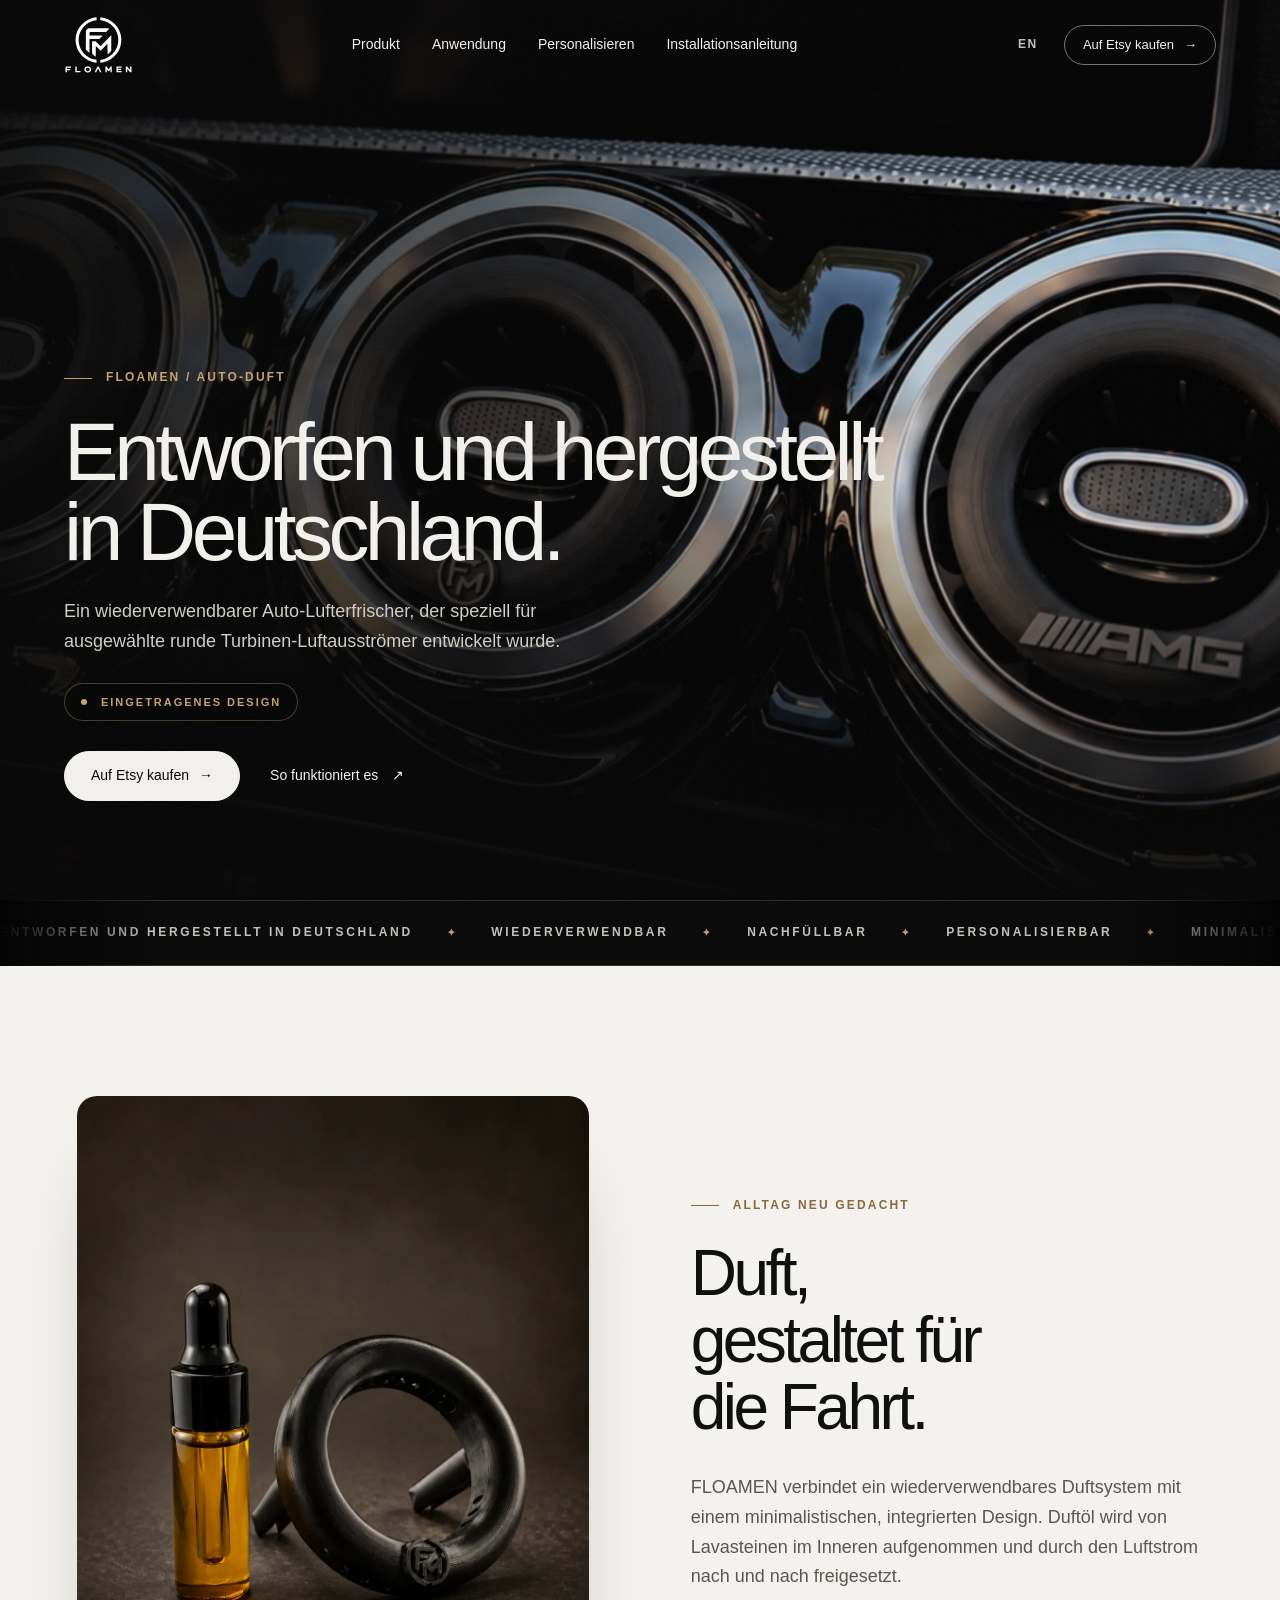
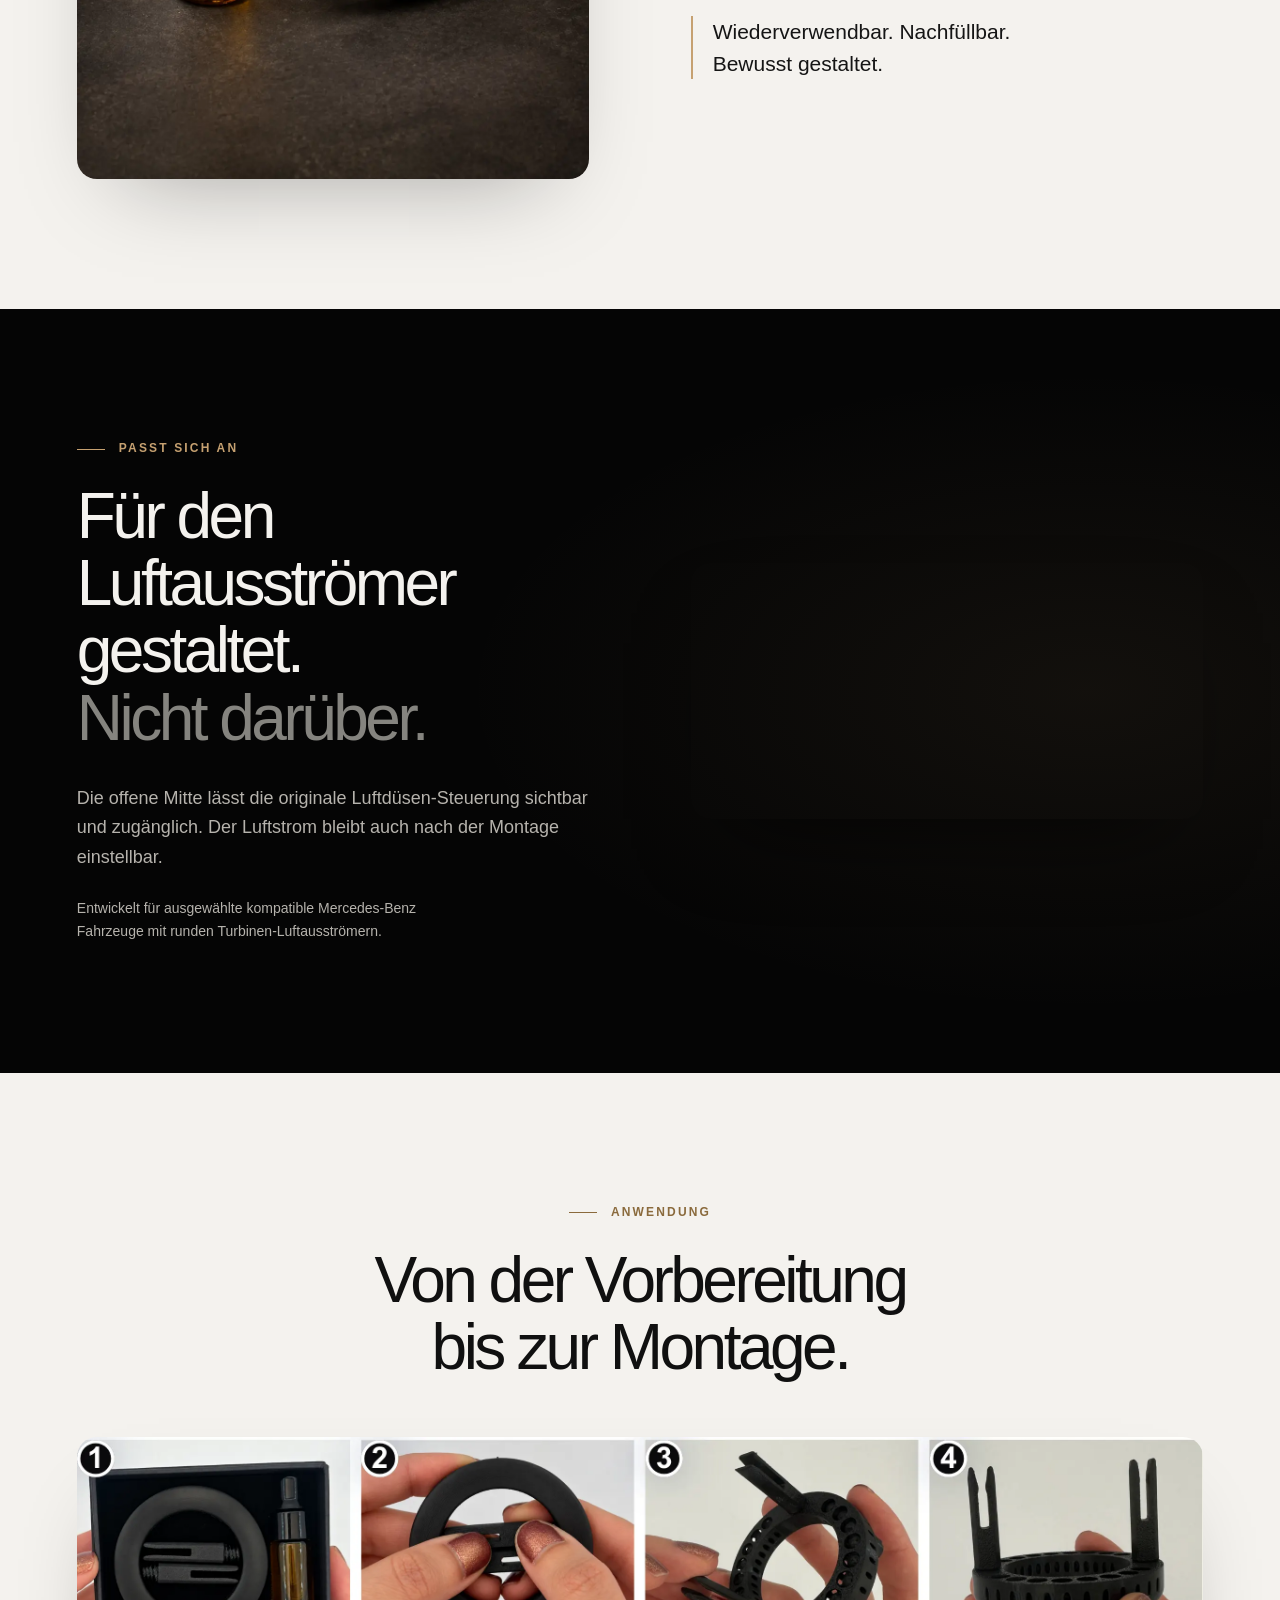
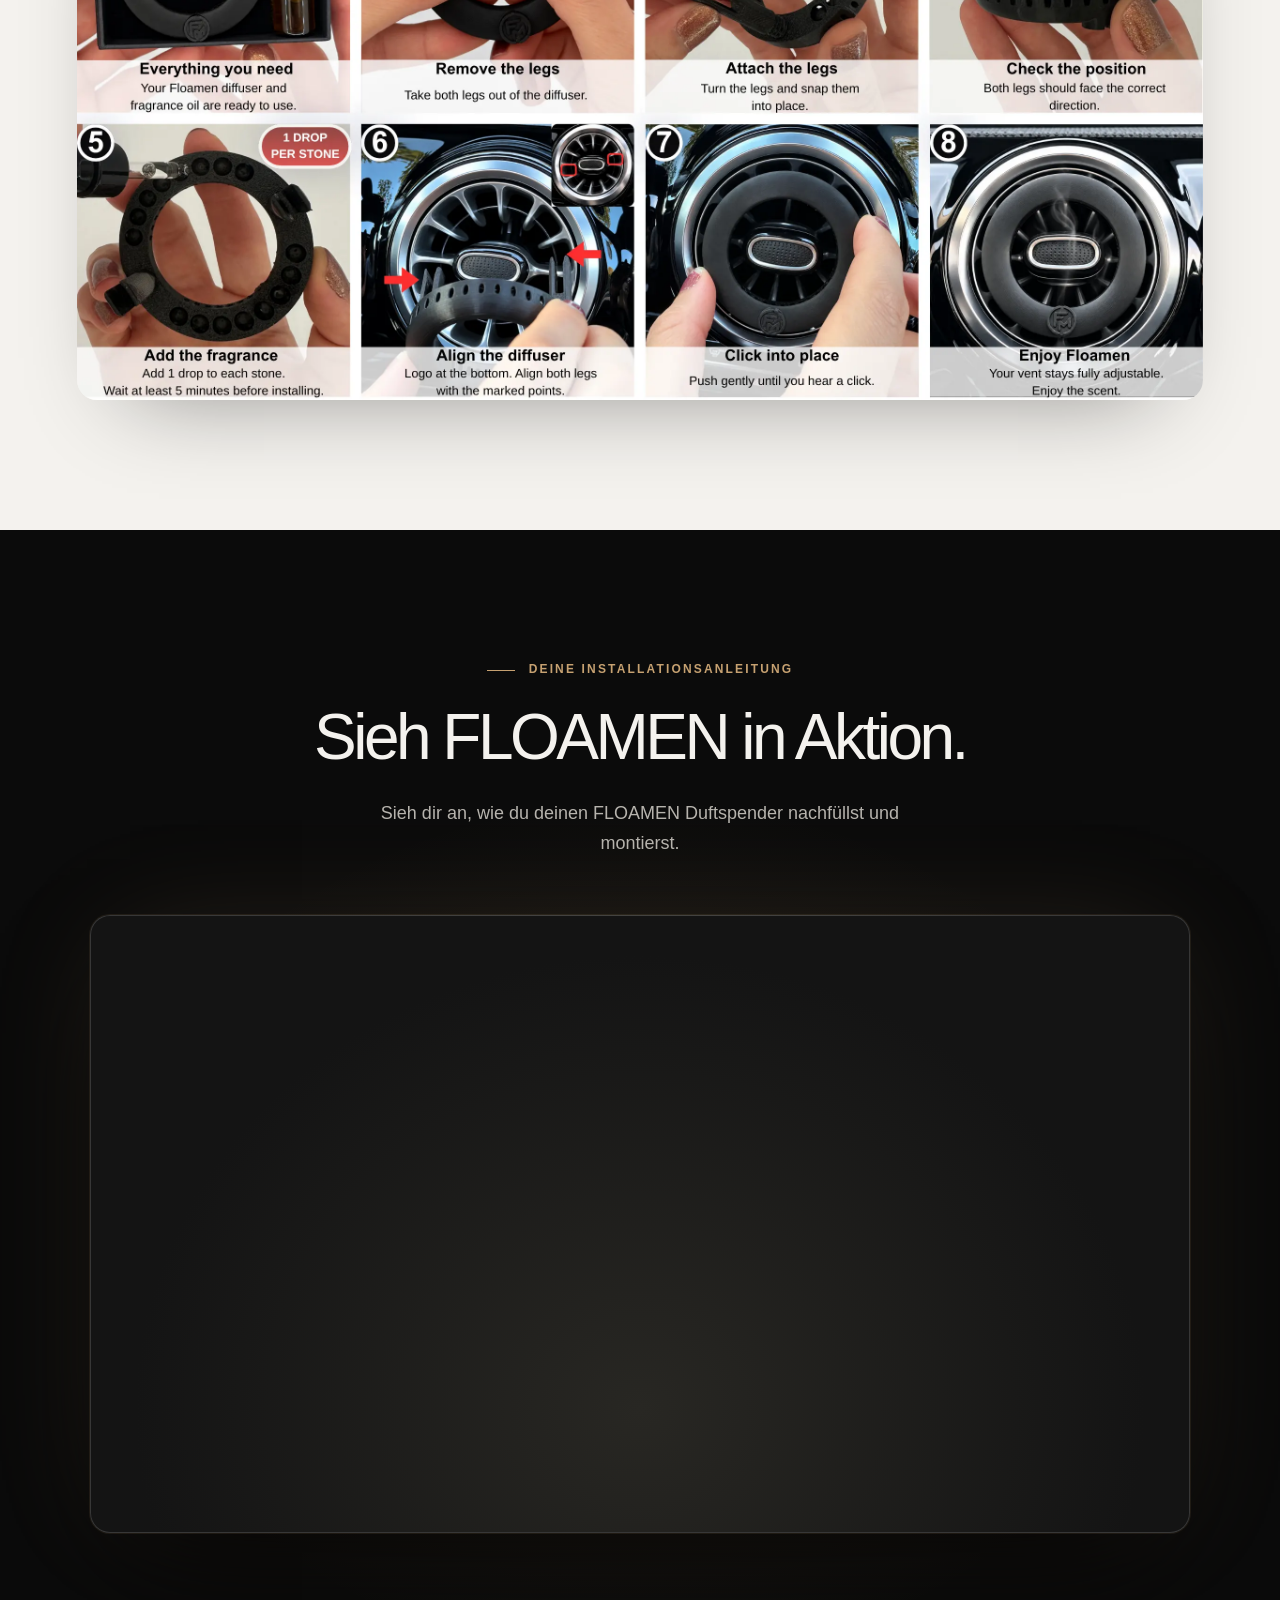
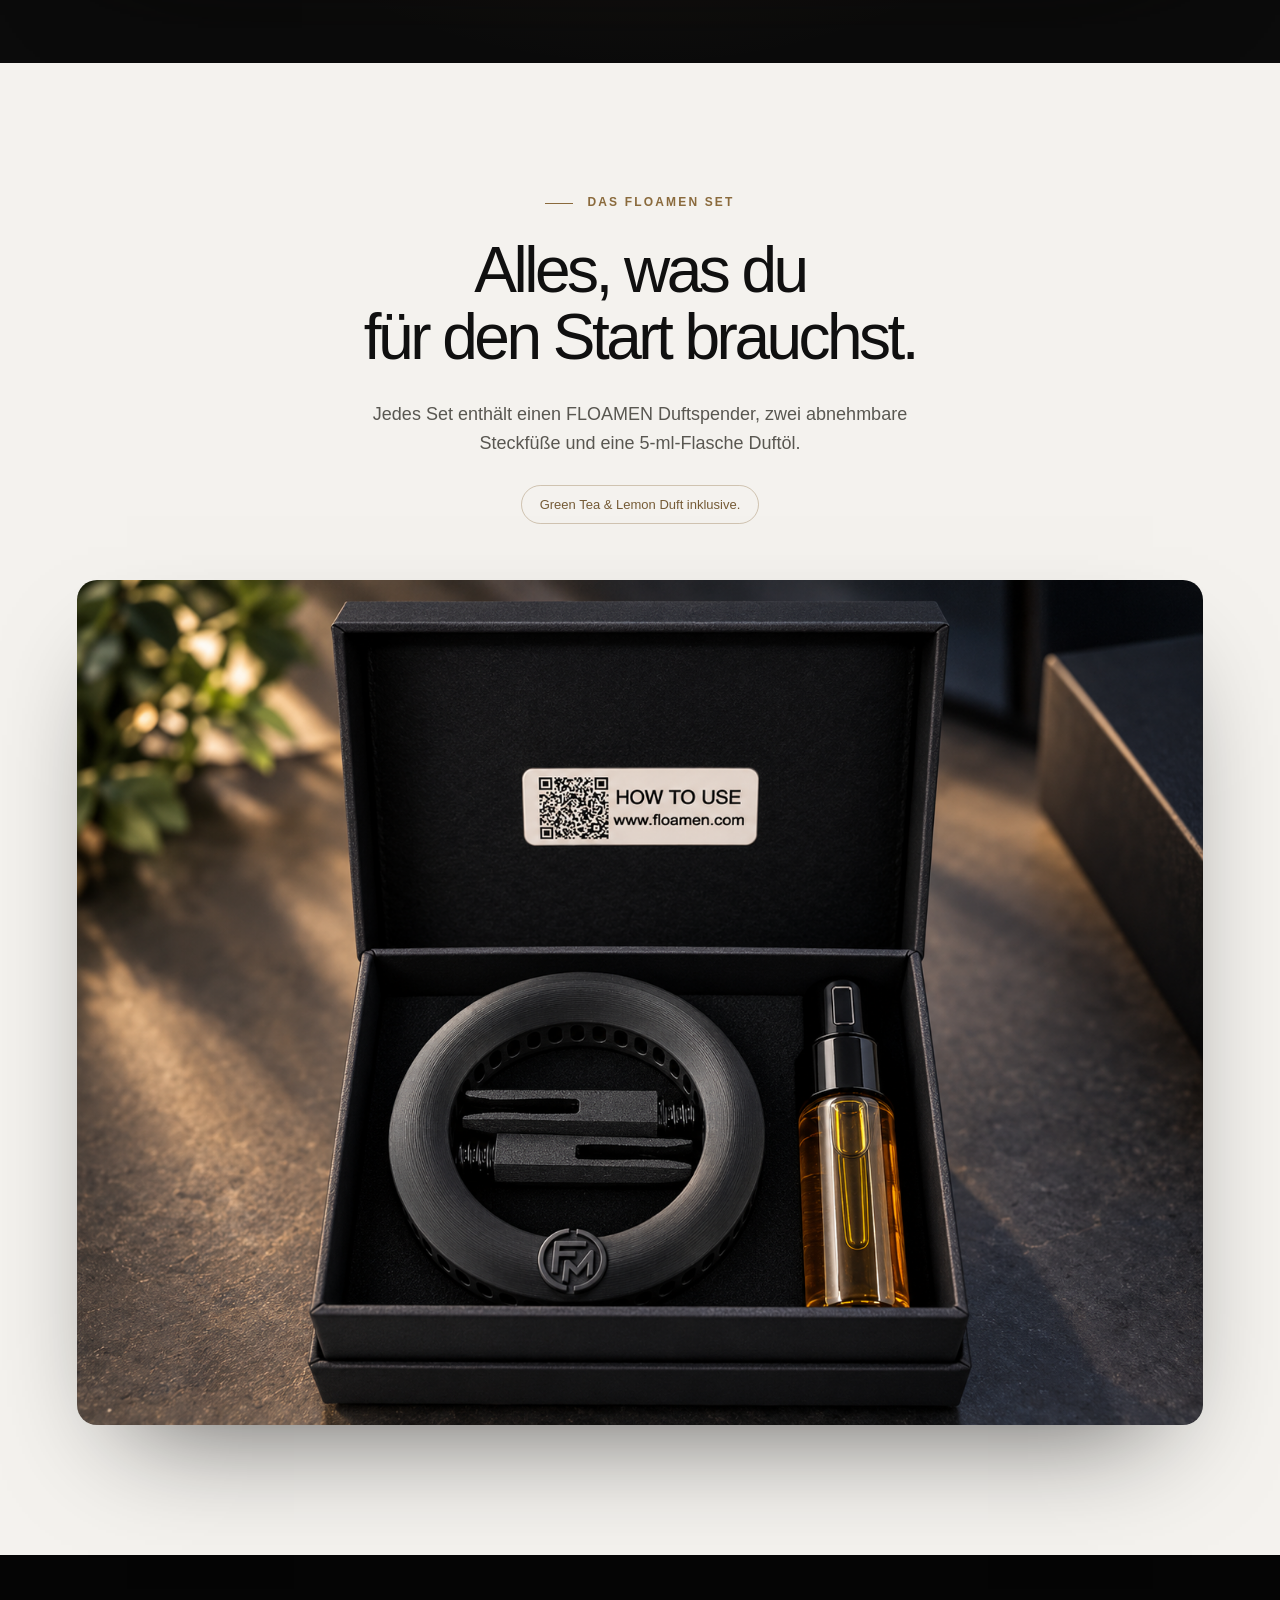
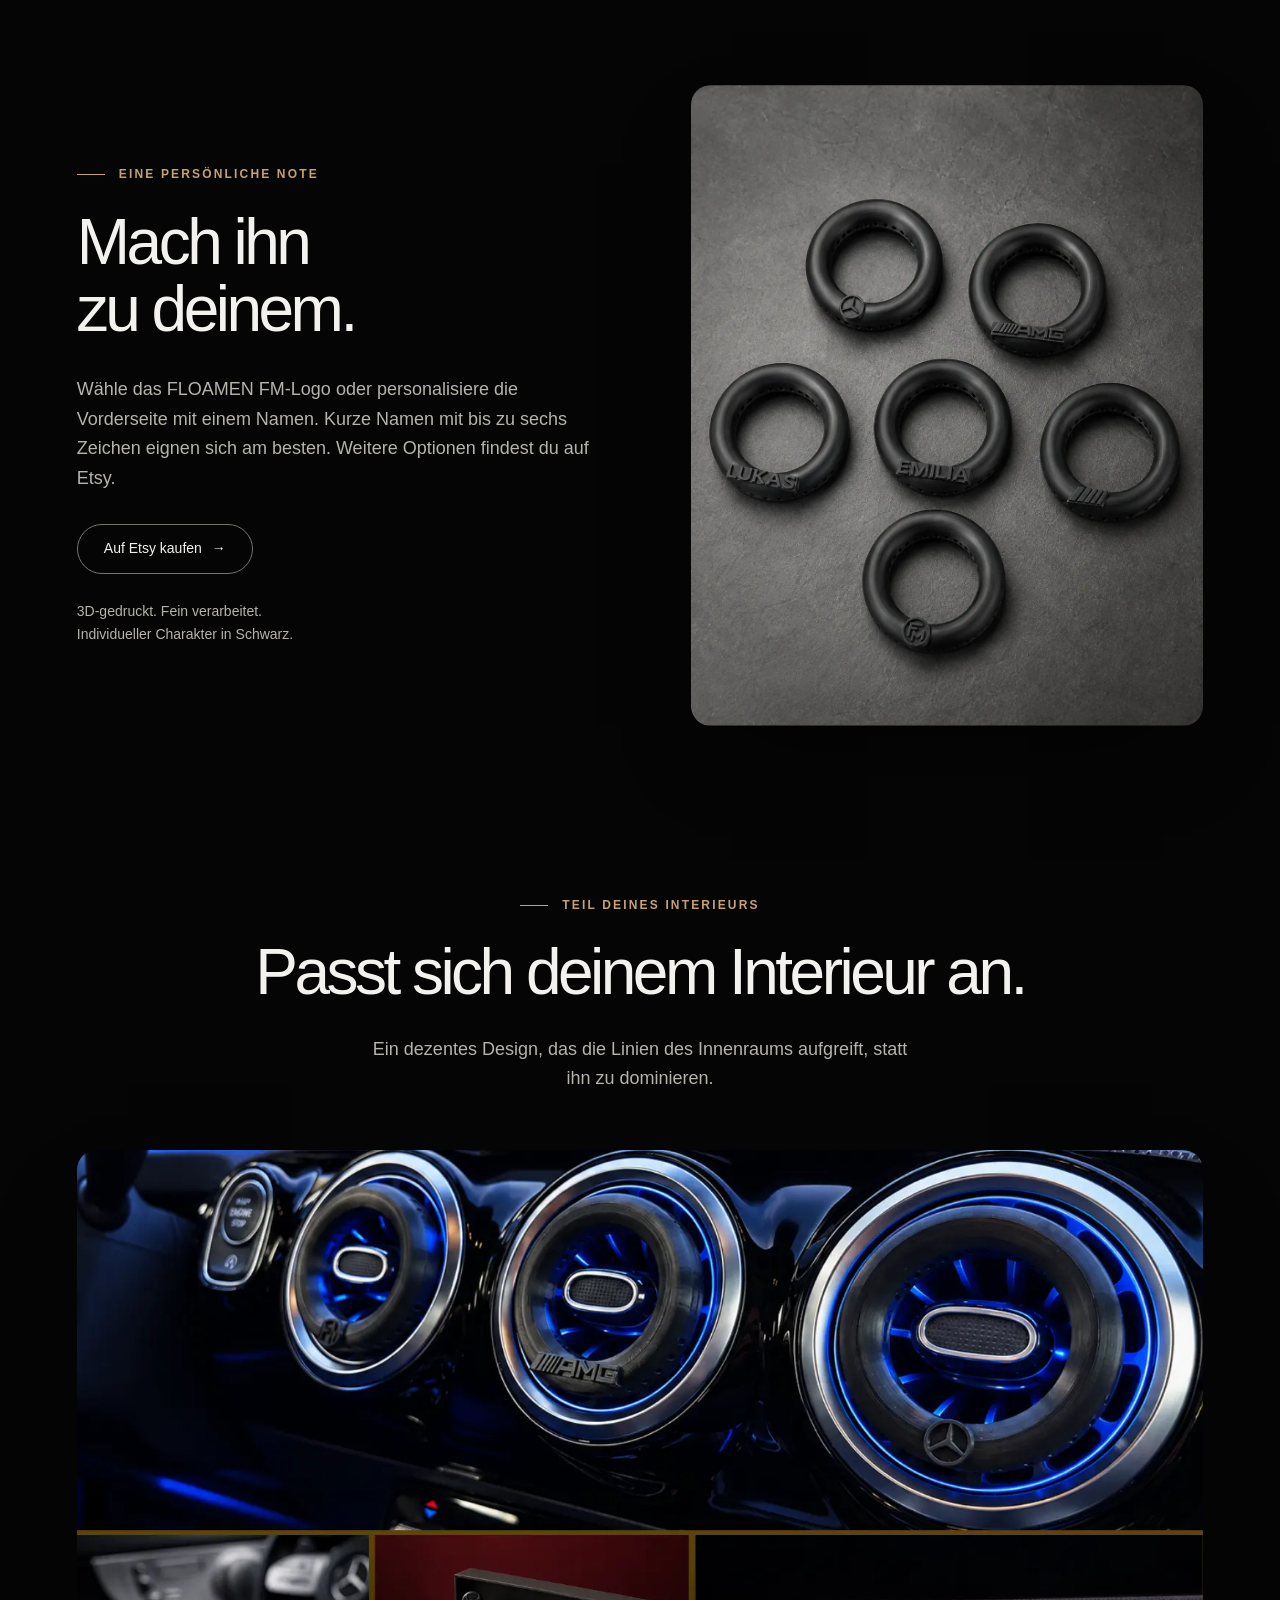
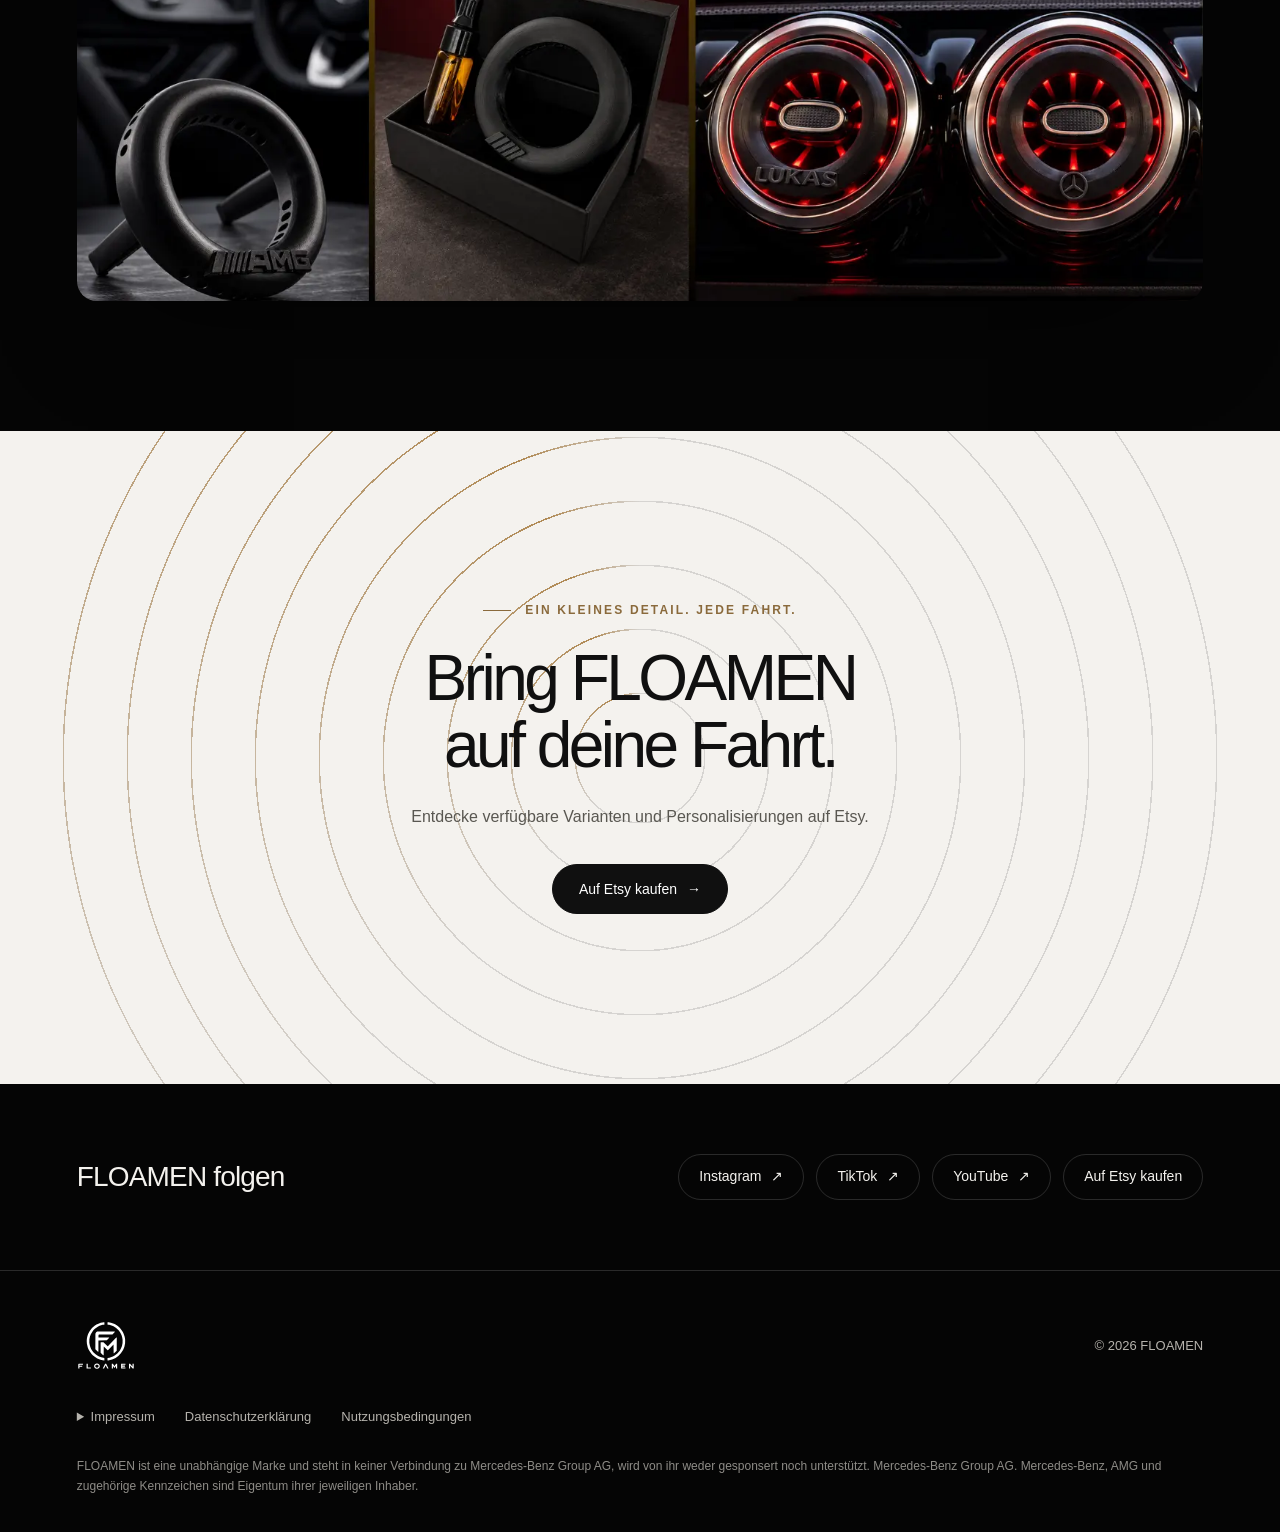
==== commit c281b8ae: "small-changes" ====
--- a/de/index.html
+++ b/de/index.html
@@ -72,7 +72,7 @@
                 alt="Black FM-branded Floamen diffuser fitted inside the center vent, with all three turbine vents visible">
         </section>
         <div class="marquee" aria-hidden="true">
-            <div class="marquee-track"><span>Entworfen und hergestellt in Deutschland</span><span>Wiederverwendbar</span><span>Nachfüllbar</span><span>Personalisierbar</span><span>Eingetragenes Design</span></div>
+            <div class="marquee-track"><span>Entworfen und hergestellt in Deutschland</span><span>Wiederverwendbar</span><span>Nachfüllbar</span><span>Personalisierbar</span><span>Minimalistisch</span><span>Elegant</span><span>Praktisch</span><span>Individuell</span><span>Eingetragenes Design</span></div>
         </div>
         <section id="product" class="split light section">
             <div class="photo reveal"><img src="../assets/images/product-fragrance.webp" width="1086" height="1448"
